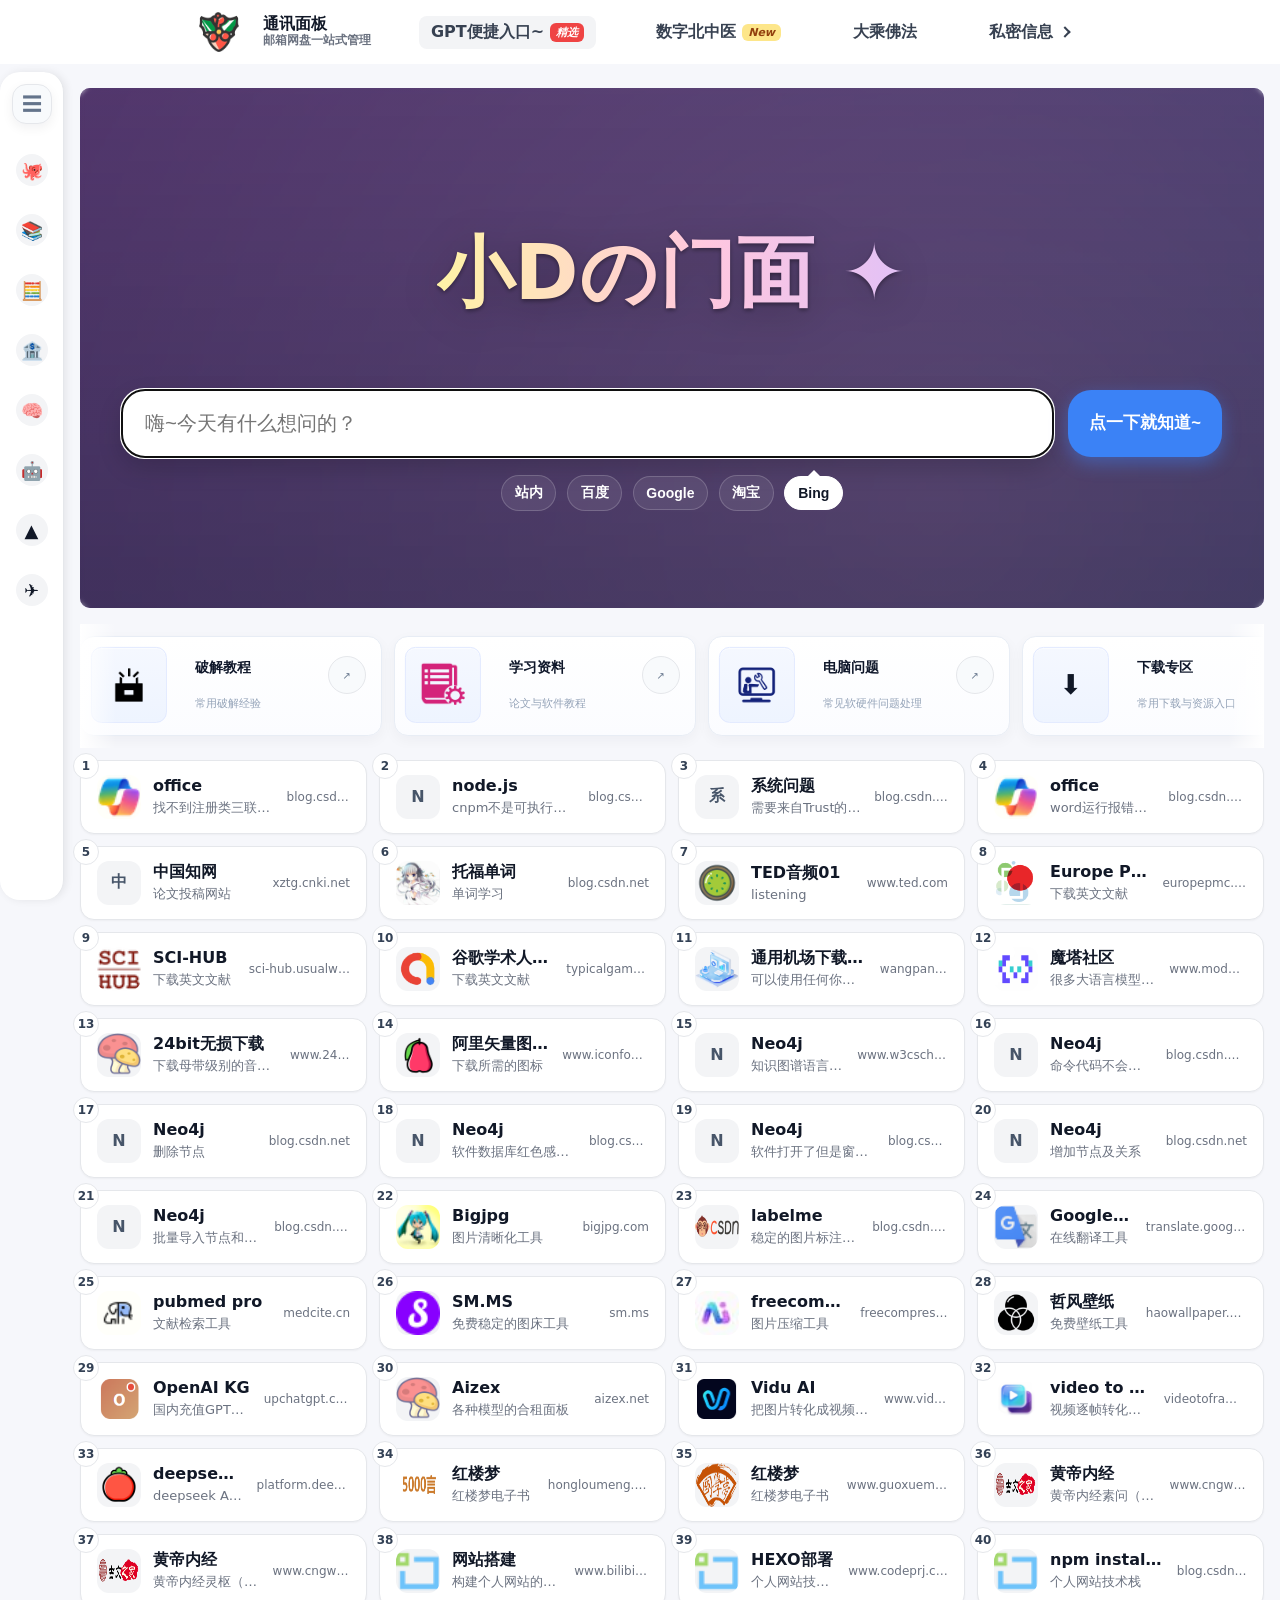
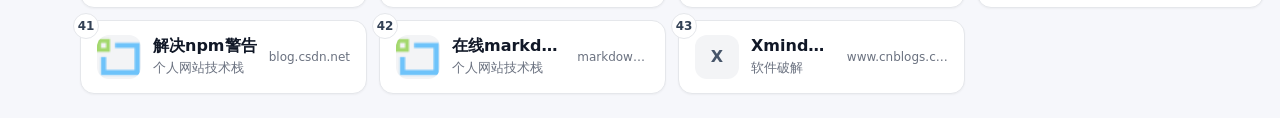
==== main/index.html @ d2ad86b2 "自动上传 周二 2026/03/24 11:55:21.56" ====
<!doctype html>
<html lang="zh-CN">
<head>
  <!-- 基础信息 -->
  <meta charset="utf-8" />
  <meta name="viewport" content="width=device-width, initial-scale=1" />
  <title>网址大全</title>

  <!-- 网站图标 -->
  <link rel="icon" href="favicon/shizi.png" />

  <!-- 样式文件：
       main.css   = 页面主体样式
       sidebar.css = 左侧侧边栏样式 -->
  <link rel="stylesheet" href="main.css" />
  <link rel="stylesheet" href="sidebar.css" />
</head>

<body>

  <!-- ======================================================
       1) 左侧侧边栏开关按钮
       点击后配合 sidebar.js 实现展开 / 收起
       ====================================================== -->
  <button class="sidebar-toggle">☰</button>


  <!-- ======================================================
       2) 左侧侧边栏
       这里放你常用的快捷入口
       ====================================================== -->
  <div class="sidebar collapsed">

    <!-- GitHub -->
    <a class="side-item" href="https://github.com" target="_blank">
      <div class="side-logo">🐙</div>
      <div class="side-label">
        <div class="side-title">GitHub</div>
        <div class="side-desc">软件源代码托管服务平台</div>
      </div>
    </a>

    <!-- 中国知网 -->
    <a class="side-item" href="https://www.cnki.net" target="_blank">
      <div class="side-logo">📚</div>
      <div class="side-label">
        <div class="side-title">中国知网</div>
        <div class="side-desc">学术文献数据库</div>
      </div>
    </a>

    <!-- 四诊计算平台 -->
    <a class="side-item" href="http://47.93.62.103:9765/healthypc/index.html/#/login" target="_blank">
      <div class="side-logo">🧮</div>
      <div class="side-label">
        <div class="side-title">四诊计算平台</div>
        <div class="side-desc">中医四诊计算平台</div>
      </div>
    </a>

    <!-- TCMBank -->
    <a class="side-item" href="https://tcmbank.cn/" target="_blank">
      <div class="side-logo">🏦</div>
      <div class="side-label">
        <div class="side-title">TCMBank</div>
        <div class="side-desc">中医知识库平台</div>
      </div>
    </a>

    <!-- DeepSeek -->
    <a class="side-item" href="https://chat.deepseek.com" target="_blank">
      <div class="side-logo">🧠</div>
      <div class="side-label">
        <div class="side-title">DeepSeek</div>
        <div class="side-desc">大模型对话平台</div>
      </div>
    </a>

    <!-- 豆包 -->
    <a class="side-item" href="https://www.doubao.com" target="_blank">
      <div class="side-logo">🤖</div>
      <div class="side-label">
        <div class="side-title">豆包</div>
        <div class="side-desc">智能 AI 助手</div>
      </div>
    </a>

    <!-- Vercel -->
    <a class="side-item" href="https://vercel.com" target="_blank">
      <div class="side-logo">▲</div>
      <div class="side-label">
        <div class="side-title">Vercel</div>
        <div class="side-desc">前端部署平台</div>
      </div>
    </a>

    <!-- 机场 -->
    <a class="side-item" href="https://xn--4gqx1hgtfdmt.com/#/dashboard" target="_blank">
      <div class="side-logo">✈️</div>
      <div class="side-label">
        <div class="side-title">机场</div>
        <div class="side-desc">代理面板</div>
      </div>
    </a>

  </div>


  <!-- ======================================================
       3) 主体内容容器
       你原来的 header / hero / 分类栏 / 卡片区 都放这里
       collapsed 类一般是配合侧边栏一起联动的
       ====================================================== -->
  <div class="main-wrapper collapsed">

    <!-- ====================================================
         3.1 顶部题头
         左边是邮箱直达，右边是几个快捷导航
         ==================================================== -->
    <header class="topic" role="banner">
      <div class="bar" id="topic-bar">

        <!-- 品牌入口 / 邮箱直达 -->
        <a class="brand" href="../add/youxianghewangpan.html" target="_blank" rel="noopener">
          <img src="favicon/ico.png" alt="" onerror="this.style.display='none'" />
          <div class="brand-text">
            <strong>通讯面板</strong>
            <small>邮箱网盘一站式管理</small>
          </div>
        </a>

        <!--
          说明：
          你这里原来把 nav 注释掉了，我保持不动，避免影响你当前样式和功能。
          所以下面这些导航链接，仍然直接放在 .bar 里面。
        -->

        <a class="nav-item active" href="https://chatgpt.com/" target="_blank">
          GPT便捷入口~
          <em class="badge badge-red">精选</em>
        </a>

        <a class="nav-item" href="https://cas.bucm.edu.cn/cas/login?service=https%3A%2F%2Fcas.bucm.edu.cn%2Fcas%2Foauth2.0%2FcallbackAuthorize%3Fsession_state%3D6B234DA998DEFC48EE5FDFB822FC7C4E" target="_blank">
          数字北中医
          <em class="badge badge-sand">New</em>
        </a>

        <a class="nav-item" href="https://rushiwowen.co/chat" target="_blank">
          大乘佛法
        </a>

        <a class="nav-item" href="./private/info.html" target="_blank">
          私密信息
          <span class="chev"></span>
        </a>

      </div>
    </header>


    <!-- ====================================================
         3.2 Hero 搜索区
         包含：动态标题、搜索框、搜索按钮、搜索引擎按钮
         ==================================================== -->
    <section class="hero">
      <div class="hero-shell">
        <h1 class="hero-title">
          <span class="title-dynamic-wrap" aria-live="polite">
            <span id="hero-rotating-text" class="hero-rotating-text">小D的门面 ✦</span>
          </span>
        </h1>
    
        <nav class="hero-tabs"></nav>
    
        <div class="search-wrap">
          <input
            id="search-input"
            class="search-input"
            placeholder="嗨~今天有什么想问的？"
          />
          <button id="search-btn" class="search-btn" aria-label="搜索">
            点一下就知道~
          </button>
        </div>
    
        <div id="engine-pills" class="engine-pills"></div>
      </div>
    </section>


    <!-- ====================================================
         3.3 横向分类栏
         会由 main.js 动态渲染分类卡片
         ==================================================== -->
    <section class="rock" aria-label="滚动栏目">

      <!-- 可滚动区域 -->
      <div class="rock-viewport" id="rock-viewport">
        <div class="rock-list" id="rock-list"></div>
      </div>

      <!-- 左右翻页按钮 -->
      <button class="rock-arrow rock-prev" aria-label="上一页">‹</button>
      <button class="rock-arrow rock-next" aria-label="下一页">›</button>
    </section>


    <!-- ====================================================
         3.4 主卡片列表区
         网站卡片会由 main.js 动态渲染到这里
         ==================================================== -->
    <main class="grid" id="grid"></main>

  </div>


  <!-- ======================================================
       4) 脚本文件
       main.js    = 主逻辑（卡片、搜索、分类、标题轮播等）
       sidebar.js = 左侧侧边栏展开 / 收起逻辑
       注意：这里保持你原来的引用顺序，不乱动
       ====================================================== -->
  <script src="main.js" defer></script>
  <script src="sidebar.js"></script>

</body>
</html>
---- main/main.css ----
/* =========================================================
   1) 全局变量：统一管理颜色 / 间距 / 尺寸
   以后想整体改风格，先改这里
   ========================================================= */
:root {
  /* 页面基础颜色 */
  --bg: #f6f7fb;               /* 页面背景色 */
  --card: #fff;                /* 白色卡片背景 */
  --text: #111827;             /* 主文字颜色 */
  --muted: #6b7280;            /* 次要文字颜色 */
  --line: #e5e7eb;             /* 边框线颜色 */
  --primary: #2563eb;          /* 主蓝色 */

  /* 分类滚动栏（rock） */
  --rock-per-view: 5;          /* 一屏默认显示几个分类卡片 */
  --rock-gap: 16px;            /* 分类卡片之间的间距 */
  --rock-item-h: 100px;        /* 分类卡片的最小高度 */
  --rock-edge-fade: #ffffff;   /* 分类滚动区两侧渐隐的颜色 */

  /* 顶部导航（topic） */
  --topic-primary: #ffffff;
  --topic-bg: #ffffff;
  --topic-text: #111827;
  --topic-muted: #6b7280;
  --topic-border: #e5e7eb;
  --topic-badge-red: #ef4444;
  --topic-badge-sand-bg: #fde68a;
  --topic-badge-sand-text: #92400e;

  /* 顶部导航的补充参数 */
  --topic-pad-x: 0;
  --topic-bar-radius: 0;
  --topic-border-x: 0;
  
  /* rock 卡片里滚动栏标题、描述和图标的独立位置控制 */
  --rock-icon-x: 13px;   /* 图标左右 */
  --rock-icon-y: 13px;   /* 图标上下 */

  --rock-title-x: 50px;   /* 标题左右 */
  --rock-title-y: -10px; /* 标题上下 */

  --rock-desc-left: 130px; /* 描述基础左边距 */
  --rock-desc-x: 20px;      /* 描述左右微调 */
  --rock-desc-y: -30px;    /* 描述上下微调 */

  --rock-enter-x: -20px;         /* 圆圈箭头左右微调 */
  --rock-enter-y: 0px;        /* 圆圈箭头上下微调 */
}

/* =========================================================
   2) 页面基础设置
   ========================================================= */
* {
  box-sizing: border-box;      /* 让宽高计算更稳定 */
}

html,
body {
  margin: 0;                   /* 去掉浏览器默认外边距 */
}

body {
  font-family: system-ui, -apple-system, Segoe UI, Roboto, Arial, sans-serif; /* 字体 */
  color: var(--text);          /* 默认文字颜色 */
  background: var(--bg);       /* 页面背景色 */
}


/* =========================================================
   3) 顶部输入条（如果页面里有 .topbar）
   这一块是通用输入区域
   ========================================================= */
.topbar {
  position: sticky;            /* 滚动时吸顶 */
  top: 0;
  display: flex;               /* 横向排列 */
  gap: 12px;                   /* 子元素间距 */
  align-items: center;         /* 垂直居中 */
  padding: 12px 16px;          /* 内边距 */
  background: rgba(255, 255, 255, 0.85); /* 半透明白底 */
  backdrop-filter: blur(8px);  /* 背景模糊 */
  border-bottom: 1px solid var(--line);  /* 底部细线 */
}

.brand {
  font-weight: 800;            /* 品牌名加粗 */
}

.input {
  flex: 1;                     /* 占满剩余空间 */
  min-width: 240px;            /* 最小宽度 */
  padding: 10px 12px;
  border: 1px solid var(--line);
  border-radius: 10px;
}


/* =========================================================
   4) 主内容网格区
   控制下面那一大片网址卡片
   ========================================================= */

/* 一行显示 6 个网址卡片 */
.grid {
  margin: 12px 0 24px;
  padding: 0 16px;
  display: grid;
  grid-template-columns: repeat(6, minmax(0, 1fr));
  gap: 12px;
  width: 100%;
  zoom: 1;
}

/* 大屏 6 列，稍小 5 列，不再突出 */

/* 小一点的电脑屏幕 */
@media (max-width: 1600px) {
  .grid {
    grid-template-columns: repeat(4, minmax(0, 1fr));
  }
}


/* 平板 */
@media (max-width: 980px) {
  .grid {
    grid-template-columns: repeat(3, minmax(0, 1fr));
  }
}

/* 手机 */
@media (max-width: 640px) {
  .grid {
    grid-template-columns: repeat(2, minmax(0, 1fr));
    gap: 10px;
  }
}


/* 单个网址卡片 */
a.card {
  position: relative;
  display: flex;               /* 图标 + 文本横向排列 */
  align-items: center;         /* 垂直居中 */
  gap: 12px;                   /* 图标和文字间距 */
  padding: 14px 16px;          /* 卡片内边距 */
  background: var(--card);     /* 白卡片 */
  border: 1px solid var(--line);
  border-radius: 14px;         /* 圆角 */
  text-decoration: none;       /* 去掉下划线 */
  color: inherit;              /* 继承文字颜色 */
  box-shadow: 0 1px 2px rgba(0, 0, 0, 0.04); /* 很轻的阴影 */

  transition:
    transform 0.12s ease,
    box-shadow 0.12s ease,
    border-color 0.12s ease;
}

/* 鼠标移上去的状态 */
a.card:hover {
  transform: translateY(-1px); /* 轻微上浮 */
  border-color: #dbeafe;       /* 边框变浅蓝 */
  box-shadow: 0 8px 24px rgba(37, 99, 235, 0.10); /* 阴影加重一点 */
}

/* 左上角的小编号圆点 */
.card .badge {
  position: absolute;
  left: -8px;
  top: -8px;
  width: 26px;
  height: 26px;
  border-radius: 999px;        /* 圆形 */
  display: flex;
  align-items: center;
  justify-content: center;
  background: #fff;
  border: 1px solid var(--line);
  font-size: 12px;
  font-weight: 700;
  color: #334155;
}

/* 卡片左边的图标外框 */
.logo {
  width: 44px;
  height: 44px;
  border-radius: 12px;
  overflow: hidden;            /* 图片超出时裁掉 */
  flex-shrink: 0;              /* 不允许被压缩 */
  background: #f3f4f6;
  display: flex;
  align-items: center;
  justify-content: center;
  font-weight: 800;
  color: #475569;
}

/* 图标图片本体 */
.logo img {
  width: 100%;
  height: 100%;
  display: block;
}

/* 没图标时的备用文字 */
.logo .fallback {
  font-size: 16px;
}

/* 中间文字区 */
.content {
  min-width: 0;                /* 允许省略号生效 */
  display: flex;
  flex-direction: column;      /* 上下排列 */
  gap: 4px;
}

/* 站点名称 */
.name {
  font-weight: 700;
  font-size: 16px;
  line-height: 1.2;
  white-space: nowrap;         /* 不换行 */
  overflow: hidden;            /* 超出隐藏 */
  text-overflow: ellipsis;     /* 超出显示 ... */
}

/* 站点说明 */
.desc {
  font-size: 13px;
  color: var(--muted);
  white-space: nowrap;
  overflow: hidden;
  text-overflow: ellipsis;
}

/* 右侧域名 */
.host {
  margin-left: auto;           /* 自动推到最右边 */
  min-width: 60px;
  max-width: 40%;
  font-size: 12px;
  color: var(--muted);
  white-space: nowrap;
  overflow: hidden;
  text-overflow: ellipsis;
  text-align: right;
}

/* 没有内容时的空状态 */
.empty {
  grid-column: 1 / -1;         /* 占满整行 */
  padding: 24px;
  text-align: center;
  color: var(--muted);
  background: #fff;
  border: 1px dashed var(--line);
  border-radius: 16px;
}


/* =========================================================
   5) 搜索 Banner / Hero 区
   就是中间大背景 + 大标题 + 搜索框
   ========================================================= */

   
/* =========================
   Hero 大区域整体设置
   出问题先看这里：
   1. 整块太高 / 太矮
   2. 背景颜色、圆角、内边距不对
   3. 内容没有整体居中
   ========================= */
.hero {
  --hero-w: min(calc(100vw - 32px), 1680px);
  --hero-content-w: min(100%, 1180px);

  --hero-title-size: clamp(36px, 6vw, 90px); /* 标题字号：屏幕越大字越大，但不会无限变大 */
  --hero-title-lh: 1.12;                      /* 标题行高：数值越大，标题上下两行离得越开 */

  position: relative; /* 给伪元素和内部定位提供参考 */
  margin: 16px;       /* 整个 Hero 跟页面边缘的距离 */
  min-height: clamp(360px, 42vw, 520px); /* Hero 最小高度，跟屏幕宽度联动 */
  padding: clamp(26px, 3vw, 46px) 12px;   /* 内边距：上下大一点，左右小一点 */
  border-radius: 10px; /* 四角圆角 */
  overflow: hidden;    /* 超出的内容裁掉，避免背景或内容溢出 */
  color: #fff;         /* 默认文字颜色白色 */

  display: grid;
  place-items: center; /* 让里面主要内容整体居中 */

  /* 背景：前面几层是光晕，最后一层是主渐变底色 */
  background:
    radial-gradient(circle at 18% 20%, rgba(255, 170, 210, 0.22), transparent 26%),
    radial-gradient(circle at 82% 22%, rgba(126, 220, 255, 0.18), transparent 28%),
    radial-gradient(circle at 50% 82%, rgba(186, 160, 255, 0.18), transparent 30%),
    linear-gradient(135deg, #5b3b79 0%, #334a7d 45%, #1d3b53 100%);
  background-size: 400% 400%;
  animation: gradientMove 14s ease infinite; /* 背景慢慢流动 */
}


/* =========================
   Hero 上面那层“半透明蒙版”
   出问题先看这里：
   1. 背景太亮 / 太花
   2. 想让背景更柔和
   ========================= */
.hero::before {
  content: "";
  position: absolute;
  inset: 0; /* 等于 top/right/bottom/left 都是 0，铺满整个 hero */
  background: linear-gradient(
    180deg,
    rgba(10, 14, 28, 0.16),
    rgba(10, 14, 28, 0.34)
  );
  backdrop-filter: blur(2px); /* 背景轻微模糊，更柔和 */
  z-index: 0; /* 放在内容下面 */
}


/* =========================
   Hero 里面所有元素都放到蒙版上面
   不然内容可能被遮住
   ========================= */
.hero * {
  position: relative;
  z-index: 1;
}


/* =========================
   Hero 内容外壳
   出问题先看这里：
   1. 标题、搜索框、按钮整体没居中
   2. 内容排版方向不对
   ========================= */
.hero-shell {
  width: var(--hero-content-w); /* 内容最大宽度 */
  margin: 0 auto;

  display: flex;
  flex-direction: column; /* 里面元素上下排 */
  justify-content: center;
  align-items: center;    /* 横向居中 */

  text-align: center; /* 文字默认居中 */
}


/* =========================
   标题外层
   出问题先看这里：
   1. 标题和搜索框距离不对
   2. 标题区域宽度不对
   ========================= */
.hero-title {
  width: 100%;
  margin: 0 0 clamp(12px, 2.6vw, 28px); /* 标题和搜索框的距离 */
  text-align: center;
}


/* =========================
   动态标题的包裹层
   出问题先看这里：
   1. 标题切换时，搜索框上下跳
   2. 标题两行时高度不稳定
   ========================= */
.title-dynamic-wrap {
  display: flex;
  justify-content: center;
  align-items: center;
  width: 100%;

  /* 永远按“两行标题”预留高度，标题切换时下面搜索框就不会跳 */
  min-height: calc(var(--hero-title-size) * var(--hero-title-lh) * 2 + 0.2em);

  padding: 0.06em 0.03em 0.14em; /* 给标题一点呼吸空间 */
  overflow: visible; /* 阴影或动画超出时也能显示出来 */
}


/* =========================
   真正会显示的动态标题文字
   出问题先看这里：
   1. 标题字太大 / 太小
   2. 标题换行奇怪
   3. 标题颜色、渐变、阴影不对
   4. 标题显示两行还是一行
   ========================= */
.hero-rotating-text {
  display: -webkit-box; /* 配合下面的 line-clamp 做最多显示两行 */
  max-width: 36em;      /* 标题最大宽度，太宽会更难看 */
  margin: 0 auto;

  white-space: normal;  /* 允许正常换行 */
  overflow: hidden;     /* 多出来的内容裁掉 */
  text-align: center;

  text-wrap: pretty;      /* 换行尽量自然一点 */
  overflow-wrap: normal;  /* 不要乱拆字 */
  word-break: normal;     /* 正常断行 */

  -webkit-box-orient: vertical;
  -webkit-line-clamp: 2;  /* 最多两行 */

  font-size: var(--hero-title-size); /* 标题大小统一走变量，方便全局调 */
  font-weight: 900;                /* 很粗的标题字重 */
  line-height: var(--hero-title-lh); /* 标题上下行距离 */
  letter-spacing: 0.01em;            /* 字和字稍微拉开一点 */

  /* 标题渐变色 */
  background: linear-gradient(
    90deg,
    #fff3a6 0%,
    #ffc7df 24%,
    #d7bfff 48%,
    #a8e9ff 72%,
    #ffffff 100%
  );
  background-size: 240% auto;
  -webkit-background-clip: text;
  background-clip: text;
  color: transparent; /* 文字本身透明，只显示背景渐变 */
  text-shadow: none;

  /* 发光 / 阴影效果 */
  filter:
    drop-shadow(0 2px 2px rgba(0, 0, 0, 0.38))
    drop-shadow(0 8px 20px rgba(0, 0, 0, 0.22));

  animation: heroTextShine 6s linear infinite; /* 标题渐变流动 */
  transition:
    opacity 0.35s ease,
    transform 0.35s ease,
    filter 0.35s ease; /* 标题切换时过渡更顺 */
}


/* =========================
   标题切换中的状态
   出问题先看这里：
   1. 标题轮播切换没动画
   2. 切换时太突兀
   ========================= */
.hero-rotating-text.is-changing {
  opacity: 0; /* 切换时先淡出 */
  transform: translateY(0.16em) scale(0.98); /* 微微下移并缩小一点 */
  filter:
    blur(6px)
    drop-shadow(0 6px 18px rgba(0, 0, 0, 0.20));
}


/* =========================
   搜索框 + 按钮这一整行
   出问题先看这里：
   1. 输入框和按钮没对齐
   2. 按钮太宽 / 太窄
   3. 两个元素之间距离不对
   ========================= */
.search-wrap {
  width: min(100%, 1100px);
  margin: 0 auto clamp(14px, 1.4vw, 24px);

  display: grid;
  grid-template-columns: minmax(0, 1fr) clamp(150px, 12vw, 178px);
  /* 前面输入框自适应占满，后面按钮固定在一个合理范围 */
  gap: clamp(12px, 1.2vw, 18px); /* 输入框和按钮之间的距离 */
  align-items: center;
  justify-content: center;
}


/* =========================
   输入框本体
   出问题先看这里：
   1. 输入框太高 / 太矮
   2. 字太大 / 太小
   3. 圆角、阴影、背景不对
   ========================= */
.search-input {
  width: 100%;
  min-width: 0; /* 避免在 grid/flex 布局里撑破 */
  height: clamp(58px, 5.2vw, 74px);
  padding: 0 clamp(18px, 1.8vw, 28px); /* 左右留白 */
  box-sizing: border-box;
  border: none;
  border-radius: clamp(18px, 1.8vw, 28px);
  font-size: clamp(18px, 1.6vw, 26px);
  color: #111;
  background: #fff;
  box-shadow:
    0 10px 24px rgba(0, 0, 0, 0.18),
    inset 0 0 0 1px rgba(229, 231, 235, 1);
}


/* =========================
   搜索按钮
   出问题先看这里：
   1. 按钮大小不对
   2. 文字不居中
   3. 按钮颜色 / 阴影不对
   ========================= */
.search-btn {
  width: 100%;
  height: clamp(58px, 5.2vw, 74px);
  padding: 0 1em;
  border: none;
  border-radius: clamp(18px, 1.8vw, 28px);
  display: flex;
  align-items: center;
  justify-content: center;
  white-space: nowrap; /* 按钮文字不要换行 */
  cursor: pointer;
  font-size: clamp(16px, 1.3vw, 22px);
  font-weight: 800;
  color: #fff;
  background: #3b82f6;
  box-shadow: 0 6px 18px rgba(59, 130, 246, 0.45);
}


/* =========================
   搜索引擎小标签那一排
   出问题先看这里：
   1. 标签没居中
   2. 标签换行很乱
   3. 标签之间距离不对
   ========================= */
.engine-pills {
  width: 100%;
  display: flex;
  justify-content: center;
  align-items: center;
  flex-wrap: wrap; /* 宽度不够时允许换行 */
  gap: clamp(8px, 0.8vw, 14px);
}


/* =========================
   单个搜索引擎标签
   出问题先看这里：
   1. 标签大小不对
   2. 圆角、边框、背景不对
   ========================= */
.engine-pill {
  position: relative;
  padding:
    clamp(8px, 0.55vw, 10px)
    clamp(12px, 1vw, 18px);
  border: 1px solid rgba(255, 255, 255, 0.18);
  border-radius: 999px; /* 胶囊形状 */
  color: #fff;
  background: rgba(255, 255, 255, 0.08);
  cursor: pointer;
  font-weight: 700;
  font-size: clamp(14px, 0.95vw, 18px);
}


/* =========================
   当前选中的引擎标签
   出问题先看这里：
   1. 选中态没变化
   2. 颜色不明显
   ========================= */
.engine-pill.active {
  background: #fff;
  color: #111827;
  border-color: #fff;
}


/* =========================
   选中标签上方那个小三角
   出问题先看这里：
   1. 小三角不显示
   2. 小三角位置不对
   ========================= */
.engine-pill.active::before {
  content: "";
  position: absolute;
  top: -0.5em;
  left: 50%;
  transform: translateX(-50%);
  border-left: 0.5em solid transparent;
  border-right: 0.5em solid transparent;
  border-bottom: 0.5em solid #fff;
}


/* =========================
   平板尺寸以下
   大概是中等屏幕时的调整
   出问题先看这里：
   1. 平板上标题太大
   2. 搜索框比例不合适
   ========================= */
@media (max-width: 980px) {
  .hero {
    min-height: clamp(360px, 54vw, 500px);
  }

  .hero-title {
    margin-bottom: clamp(22px, 3vw, 34px);
  }

  .title-dynamic-wrap {
    min-height: clamp(84px, 14vw, 170px);
  }

  .hero {
    --hero-title-size: clamp(36px, 6.8vw, 82px); /* 平板时标题稍微收一点 */
  }

  .search-wrap {
    width: min(100%, 940px);
    grid-template-columns: minmax(0, 1fr) clamp(140px, 18vw, 170px);
  }
}


/* =========================
   手机尺寸
   出问题先看这里：
   1. 手机上按钮挤到输入框旁边很丑
   2. 手机上标题太大
   3. 手机上整体太高 / 太挤
   ========================= */
@media (max-width: 760px) {
  .hero {
    min-height: auto;   /* 手机上不强行撑高 */
    padding: 24px 14px;
  }

  .hero-shell {
    width: min(100%, 680px);
  }

  .hero-title {
    margin-bottom: 22px;
  }

  .title-dynamic-wrap {
    min-height: auto; /* 手机上不强行预留太大高度 */
  }

  .hero {
    --hero-title-size: clamp(30px, 9vw, 52px); /* 手机上标题更小一点 */
  }

  .search-wrap {
    width: 100%;
    grid-template-columns: 1fr; /* 手机上输入框和按钮改成上下排 */
    gap: 12px;
  }

  .search-input,
  .search-btn {
    height: 56px;
  }

  .search-btn {
    width: min(100%, 220px);
    justify-self: center; /* 按钮单独居中 */
  }
}

/* =========================================================
   6) 分类滚动栏（rock）
   就是 Hero 下面那一排横向滚动分类卡片
   ========================================================= */


/* 分类区最外层 */
.rock {
  position: relative;
  margin: 12px 0 4px !important; /* 紧贴上面区域 */
  padding: 0 16px;
  box-sizing: border-box;
}

/* 横向滚动可视区域 */
.rock-viewport {
  position: relative;
  overflow-x: auto;            /* 允许横向滚动 */
  overflow-y: hidden;
  padding: 12px 0;
  scroll-snap-type: x mandatory; /* 滚动时自动吸附到卡片 */
  scrollbar-gutter: stable both-edges;

  -ms-overflow-style: none;
  scrollbar-width: none;
}

/* Chrome 滚动条 */
.rock-viewport::-webkit-scrollbar {
  height: 8px;
}

/* Chrome 滚动条滑块 */
.rock-viewport::-webkit-scrollbar-thumb {
  background: rgba(0, 0, 0, 0.2);
  border-radius: 4px;
}

/* 横向排列的分类列表 */
.rock-list {
  display: grid;
  grid-auto-flow: column;      /* 自动横向排 */
  gap: var(--rock-gap);
  grid-auto-columns: calc(
    (100% - (var(--rock-gap) * (var(--rock-per-view) - 1))) / var(--rock-per-view)
  );                           /* 自动算出每张卡宽度 */
}

/* 单个分类卡片 */
.rock-item {
  position: relative;
  width: 100%;
  min-width: 0;
  min-height: var(--rock-item-h);
  height: auto;
  padding: 0px 0px 0px;             /* 单个分类卡片的具体大小 */
  box-sizing: border-box;

  display: flex;
  flex-direction: column;      /* 卡片内部上下排列 */
  justify-content: center;
  gap: 8px;

  scroll-snap-align: start;    /* 滚动时对齐起点 */
  text-decoration: none;
  color: inherit;

  background: linear-gradient(180deg, #ffffff 0%, #fbfcff 100%);
  border: 1px solid #e8edf5;
  border-radius: 18px;
  box-shadow: 0 6px 18px rgba(15, 23, 42, 0.04);

  transition:
    transform 0.18s ease,
    box-shadow 0.18s ease,
    border-color 0.18s ease,
    background 0.18s ease;
}

/* 分类卡片悬停 */
.rock-item:hover {
  transform: translateY(-4px);
  border-color: rgba(37, 99, 235, 0.26);
  box-shadow: 0 14px 28px rgba(37, 99, 235, 0.12);
  background: #ffffff;
}

/* 当前选中的分类卡片 */
.rock-item.active {
  transform: translateY(-2px);
  border-color: rgba(37, 99, 235, 0.32);
  background: linear-gradient(180deg, #ffffff 0%, #f8fbff 100%);
  box-shadow: 0 12px 26px rgba(37, 99, 235, 0.12);
}

/* 分类卡片头部：左边图标+标题，右边箭头 */
.rock-head {
  display: flex;
  align-items: center;
  justify-content: space-between;
  gap: 12px;
}

/* 左边主内容：图标 + 标题 */
.rock-head-main {
  min-width: 0;
  display: flex;
  align-items: center;
  gap: var(--rock-head-gap);                /* 图标和标题之间的距离 */
}

/* 左边分类图标 */
.rock-icon {
  width: 100px;
  height: 100px;
  border-radius: 14px;
  display: flex;
  align-items: center;
  justify-content: center;
  font-size: 36px;               /* 框里的图标变大 ，滚动框图标变大*/
  line-height: 1;
  flex-shrink: 0;              /* 不允许被压小 */
  background: linear-gradient(180deg, #f5f8ff 0%, #eef4ff 100%);
  border: 1px solid #e1e9ff;
  box-shadow: inset 0 1px 0 rgba(255, 255, 255, 0.75);
  transform: translate(var(--rock-icon-x), var(--rock-icon-y));   /* 图标位置往右和往下移动，（右，下）移动的距离 */
}

.rock-icon-img {
  width: 58px;
  height: 58px;
  object-fit: contain;
  display: block;
}

/* 右上角进入箭头，圆圈箭头 */
.rock-enter {
  width: 50px;
  height: 50px;
  border-radius: 999px;
  display: flex;
  align-items: center;
  justify-content: center;

  font-size: 13px;
  color: #64748b;
  background: #f8fafc;
  border: 1px solid #e5e7eb;

  position: relative;
  left: var(--rock-enter-x);
  top: var(--rock-enter-y);

  transition:
    transform 0.18s ease,
    color 0.18s ease,
    border-color 0.18s ease,
    background 0.18s ease;
}

/* 箭头悬停和选中状态 */
.rock-item:hover .rock-enter,
.rock-item.active .rock-enter {
  transform: translate(1px, -1px);
  color: #2563eb;
  border-color: rgba(37, 99, 235, 0.22);
  background: #eff6ff;
}

/* 分类标题 */
.rock-title {
  font-size: 18px;
  font-weight: 800;
  line-height: 1.2;
  color: #0f172a;
  white-space: nowrap;
  overflow: hidden;
  text-overflow: ellipsis;
  transform: translate(var(--rock-title-x), var(--rock-title-y));      /* 调整分类标题的上下位置的 */
}

/* 分类说明文字，分类描述部分
   60 = 图标 44 + 间距 16
   这样下面的小字会和标题左边对齐 */
.rock-desc {
  margin-left: var(--rock-desc-left);
  margin-top: 0;
  font-size: 14px;               /*分类描述的字体大小，字号调整*/
  line-height: 1.45;
  color: #94a3b8;
  white-space: nowrap;
  overflow: hidden;
  text-overflow: ellipsis;
  transform: translate(var(--rock-desc-x), var(--rock-desc-y));
}

/* 分类标题 hover / active 状态 */
.rock-item:hover .rock-title,
.rock-item.active .rock-title {
  color: #111827;
}

/* 分类说明 hover / active 状态 */
.rock-item:hover .rock-desc,
.rock-item.active .rock-desc {
  color: #64748b;
}

/* 暂时隐藏小气泡 */
.rock-item .rock-bubble {
  display: none !important;
}

/* 左右滚动箭头按钮 */
.rock-arrow {
  position: absolute;
  top: 50%;
  transform: translateY(-50%);
  z-index: 2;

  width: 36px;
  height: 36px;
  border: 1px solid var(--line);
  border-radius: 10px;
  background: #fff;
  color: #334155;
  box-shadow: 0 8px 24px rgba(0, 0, 0, 0.12);
  cursor: pointer;

  opacity: 0;                  /* 默认隐藏 */
  pointer-events: none;        /* 默认不能点 */
  transition: opacity 0.25s ease;
}

/* 鼠标移到整个分类区时，箭头才显示 */
.rock:hover .rock-arrow {
  opacity: 1;
  pointer-events: auto;
}

/* 左箭头位置 */
.rock-prev {
  left: 16px;
}

/* 右箭头位置 */
.rock-next {
  right: 16px;
}

/* 两侧渐隐遮罩 */
.rock::before,
.rock::after {
  content: "";
  position: absolute;
  top: 0;
  bottom: 0;
  width: 36px;
  pointer-events: none;
  z-index: 10;
}

/* 左侧渐隐 */
.rock::before {
  left: 16px;
  background: linear-gradient(90deg, var(--rock-edge-fade), transparent);
}

/* 右侧渐隐 */
.rock::after {
  right: 16px;
  background: linear-gradient(270deg, var(--rock-edge-fade), transparent);
}


/* =========================================================
   7) 顶部导航栏（topic）
   就是最上面 logo + 导航菜单 那一条
   ========================================================= */
.topic {
  position: sticky;   /* 顶部栏吸附在页面上方，滚动时不跑掉 */
  top: 0;             /* 吸附到最顶端 */
  z-index: 50;        /* 层级高一点，避免被别的内容盖住 */
  padding: 0;         /* 外围内边距为 0 */
  margin-bottom: 0;   /* 底部外边距为 0 */
}

/* 顶部整条导航栏 */
.topic .bar {
  position: relative;
  display: flex;              /* 用横向排列 */
  justify-content: center;    /* 整体内容水平居中 */
  align-items: center;        /* 垂直居中 */
  gap: 48px;                  /* bar 里面各大块之间的基础间距，也就是调顶部的这些子的间距用这个 */

  height: 64px;               /* 顶部栏高度 */
  padding: 0 20px;            /* 左右留一点空白 */

  background: var(--topic-bg);/* 背景色 */
  border: 0;                  /* 无边框 */
  border-radius: var(--topic-bar-radius); /* 圆角 */
  box-shadow: none;           /* 不要阴影 */
}

/* 左边品牌区，比如 logo + 文字这个就是那个带左边logo的 */
.topic .brand {
  display: flex;              /* 横向排列 */
  align-items: center;        /* 垂直居中 */
  gap: 12px;                  /* logo 和文字之间的距离 */
  color: inherit;             /* 继承文字颜色 */
  text-decoration: none;      /* 去掉下划线 */
}
.topic .brand img {
  width: 40px;                /* logo 宽度 */
  height: 40px;               /* logo 高度 */
  display: block;
  border-radius: 10px;        /* 圆角 */
  margin-right: 12px;         /* logo 和右边文字拉开一点，这是顶部栏的logo和右边文字的距离 */
}

/* 品牌主文字 */
.topic .brand-text strong {
  display: block;
  line-height: 1;
  color: var(--topic-text);
}

/* 品牌副文字 */
.topic .brand-text small {
  display: block;
  font-size: 12px;
  color: var(--topic-muted);
}


/* 顶部提示条（如果 data-note 有值才显示） */
.topic .nav::after {
  content: attr(data-note);
  position: absolute;
  top: -18px;
  left: 50%;
  transform: translateX(-50%);
  padding: 2px 6px;
  border-radius: 6px;
  font-size: 12px;
  font-weight: 700;
  color: #fff;
  background: var(--topic-primary);
}

/* 顶部每一个导航按钮 */
.topic .nav-item {
  display: inline-flex;       /* 按钮里的文字和小图标横向排列 */
  align-items: center;        /* 垂直居中 */
  gap: 6px;                   /* 按钮内部：文字和小箭头之间的距离 */
  padding: 6px 12px;          /* 按钮内部留白 */
  border-radius: 8px;         /* 圆角 */
  color: #374151;
  text-decoration: none;      /* 去掉链接下划线 */
  font-weight: 700;
  background: transparent;    /* 默认透明背景 */
}

/* 当前选中的导航项 */
.topic .nav-item.active {
  background: #f3f4f6;
}

/* 导航项右侧小箭头 */
.topic .nav-item .chev {
  width: 8px;
  height: 8px;
  margin-left: 2px;
  display: inline-block;
  transform: rotate(-45deg);
  border-right: 2px solid currentColor;
  border-bottom: 2px solid currentColor;
}

/* 顶部小标签 */
.topic .badge {
  padding: 2px 6px;
  border-radius: 6px;
  font-size: 11px;
  font-weight: 800;
}

/* 红色标签 */
.topic .badge-red {
  background: var(--topic-badge-red);
  color: #fff;
}

/* 黄色标签 */
.topic .badge-sand {
  background: var(--topic-badge-sand-bg);
  color: var(--topic-badge-sand-text);
}


/* ===== 分类滚动框：固定样式，只整体缩放 ===== */

.rock-list {
  zoom: 1;
  width: 100%;
}

/* 1600 以下，稍微缩一点 */
@media (max-width: 1600px) {
  .rock-list {
    zoom: 0.92;
    width: calc(100% / 0.92);
  }
}

/* 1440 以下，再缩一点 */
@media (max-width: 1440px) {
  .rock-list {
    zoom: 0.84;
    width: calc(100% / 0.84);
  }
}

/* 1280 以下，继续缩 */
@media (max-width: 1280px) {
  .rock-list {
    zoom: 0.76;
    width: calc(100% / 0.76);
  }
}

/* 更小的屏幕 */
@media (max-width: 1120px) {
  .rock-list {
    zoom: 0.68;
    width: calc(100% / 0.68);
  }
}
---- main/sidebar.css ----
/* =========================
   漂亮侧边栏（展开 + 折叠）
   ========================= */

/* 整个侧边栏容器 */
.sidebar {
    position: fixed;

    top: 72px;        /* ⭐ 从导航栏下方开始，不盖住顶部 */
    height: calc(100vh - 72px);   /* ⭐ 高度减去导航栏的高度 */

    left: 0;
    width: 240px;
    background: #ffffff;
    border-right: 1px solid #e5e7eb;
    box-shadow: 2px 0 8px rgba(0,0,0,0.08);

    padding: 20px 12px;
    padding-top: 72px; /* ⭐ 不需要 80px 了，恢复正常间距 */

    transition: width 0.25s ease;
    overflow: hidden;
    z-index: 200;
    border-radius: 20px;   /* ⭐ 加上这一行即可 */
}

  
  /* 收起：变成细细一条，只放图标 */
  .sidebar.collapsed {
    width: 64px;
  }
  
  /* 每一项按钮 */
/* 每一行侧边栏按钮（大卡片样式） */
.side-item {
  display:flex;
  align-items:center;
  gap:12px;
  width:100%;
  padding:10px 12px;
  margin-bottom:8px;

  border-radius:14px;
  background:#ffffff;
  text-decoration:none;
  color:#111827;
  cursor:pointer;

  transition:background .2s ease, transform .1s ease, box-shadow .2s ease;
}

/* 左侧圆形图标（可以是 emoji，也可以以后换成 img） */
.side-logo{
  width:32px;
  height:32px;
  border-radius:50%;
  background:#f3f4f6;
  display:flex;
  align-items:center;
  justify-content:center;
  font-size:18px;
}

/* 右侧文字区域 */
.side-label{
  display:flex;
  flex-direction:column;
}

/* 标题 */
.side-title{
  font-size:15px;
  font-weight:600;
}

/* 描述 */
.side-desc{
  font-size:12px;
  color:#6b7280;
}

/* 悬停效果 */
.side-item:hover{
  background:#eef2ff;
  transform:translateX(2px);
  box-shadow:0 8px 18px rgba(79,70,229,.18);
}

/* 侧边栏折叠时：只显示图标，隐藏文字 */
.sidebar.collapsed .side-label{
  display:none;
}
.sidebar.collapsed .side-item{
  justify-content:center;
  padding-inline:0;
}

  
  /* =========================
     折叠/展开蓝色按钮
     ========================= */
      .sidebar-toggle {
        position: fixed;
        top: 84px;
        left: 12px;
      
        width: 40px;
        height: 40px;
        border-radius: 14px;
      
        background: #f8fafc;
        color: #64748b;
        border: 1px solid #e5e7eb;
        cursor: pointer;
        font-size: 20px;
      
        display: flex;
        align-items: center;
        justify-content: center;
      
        box-shadow: 0 4px 12px rgba(15, 23, 42, 0.06);
        z-index: 600;
      
        transition:
          transform 0.15s ease,
          box-shadow 0.2s ease,
          background 0.2s ease,
          color 0.2s ease,
          border-color 0.2s ease;
      }
      
      .sidebar-toggle:hover {
        background: #ffffff;
        color: #2563eb;
        border-color: #dbeafe;
        box-shadow: 0 8px 18px rgba(37, 99, 235, 0.10);
        transform: translateY(-1px);
      }
      
      .sidebar-toggle:active {
        transform: scale(0.96);
      }
      
      .sidebar-toggle:hover {
        background: #f8fbff;
        border-color: #bfdbfe;
        box-shadow: 0 10px 24px rgba(37, 99, 235, 0.14);
        transform: translateY(-1px);
      }
      
      .sidebar-toggle:active {
        transform: scale(0.96);
      }
      
      .sidebar-toggle:active {
        transform: scale(.95);
      }
      
  
  
  /* =========================
     主内容整体右移
     ========================= */
  
  .main-wrapper {
    margin-left: 240px;
    transition: margin-left 0.25s ease;
  }
  
  .main-wrapper.collapsed {
    margin-left: 64px;
  }
  

  /* === 让题头横向铺满整个屏幕 === */
.topic {
    position: fixed;     /* 固定在页面顶部 */
    top: 0;
    left: 0;
    right: 0;
    z-index: 500;        /* 比侧边栏还高一点 */
  
    margin: 0;
    padding: 0;
  }
  
  /* 题头里的白色条也铺满宽度 */
  .topic .bar {
    width: 100%;
    max-width: 100%;
    border-radius: 0;    /* 上下直角，看起来像一整条顶栏 */
  }
  
  .main-wrapper {
    margin-left: 240px;     /* 你原来的 */
    padding-top: 72px;      /* ⭐ 新增：给顶部导航留位置 */
    transition: margin-left 0.25s ease;
  }
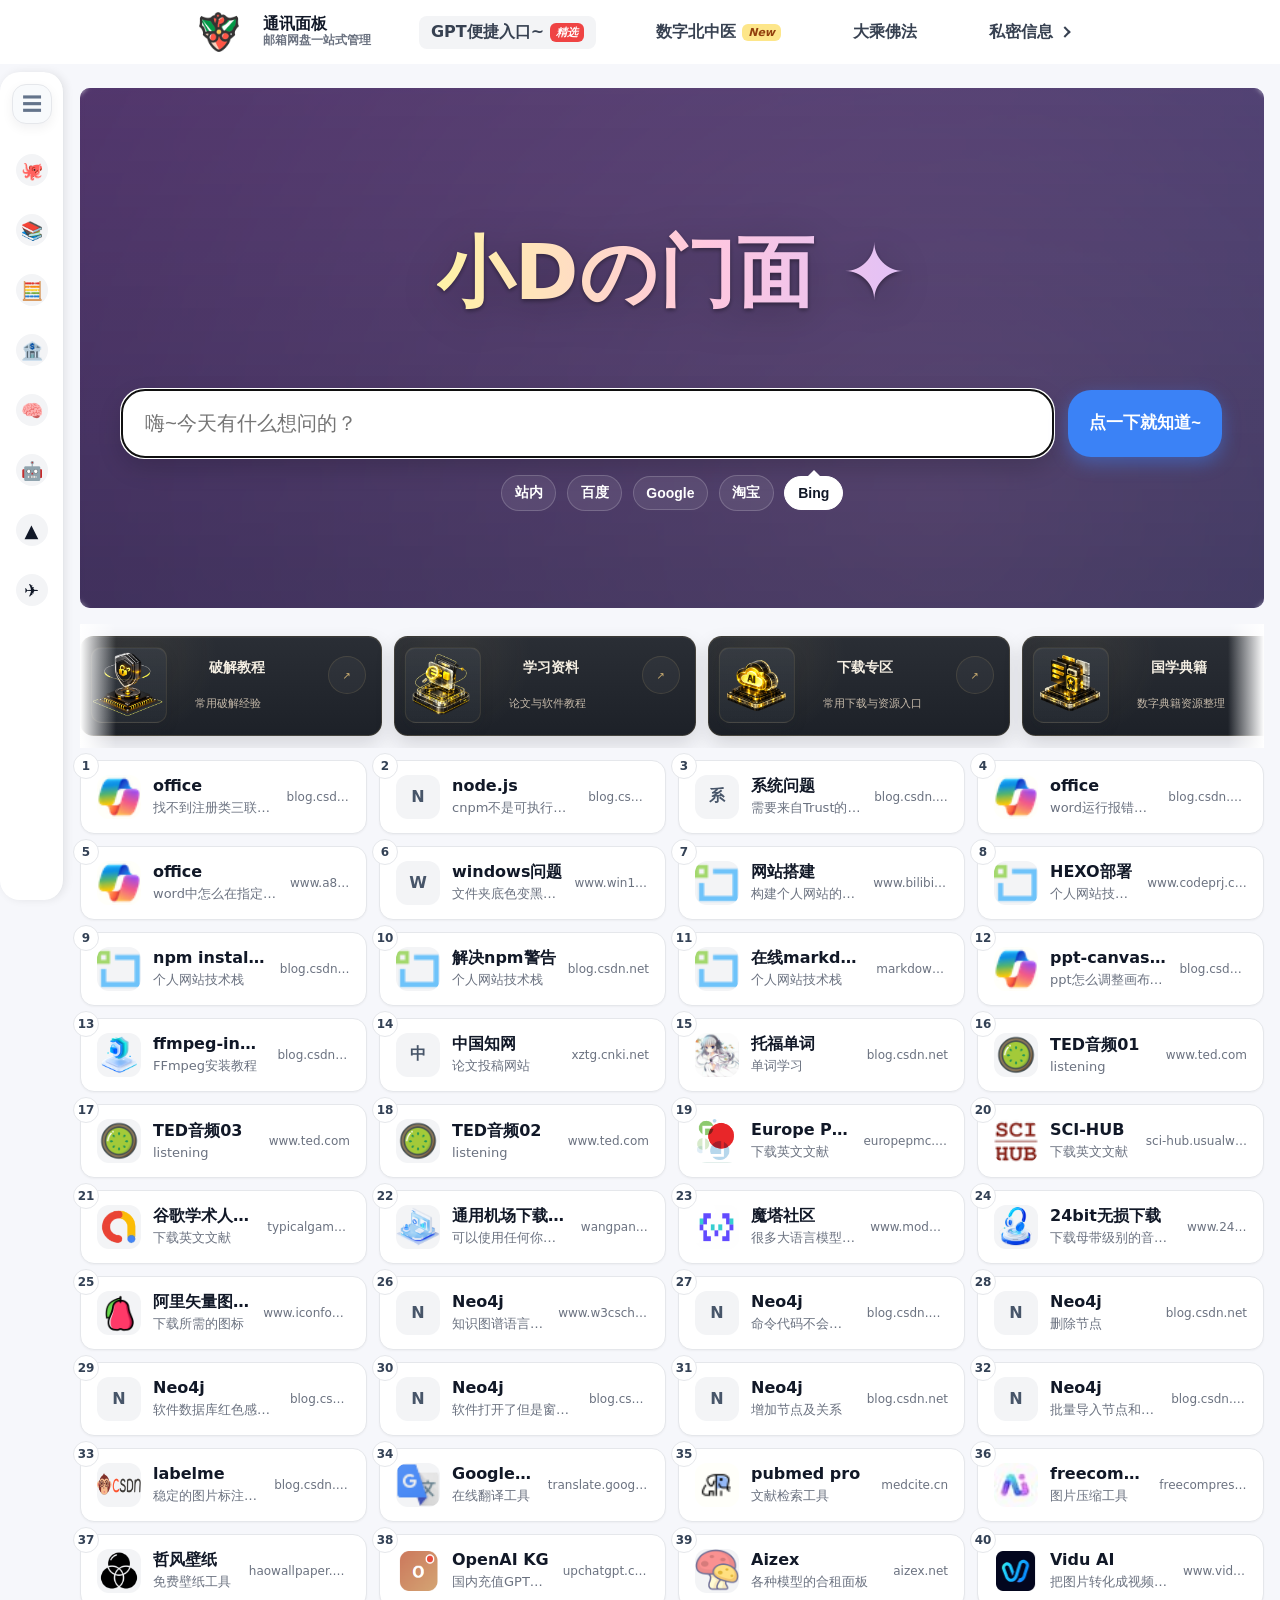
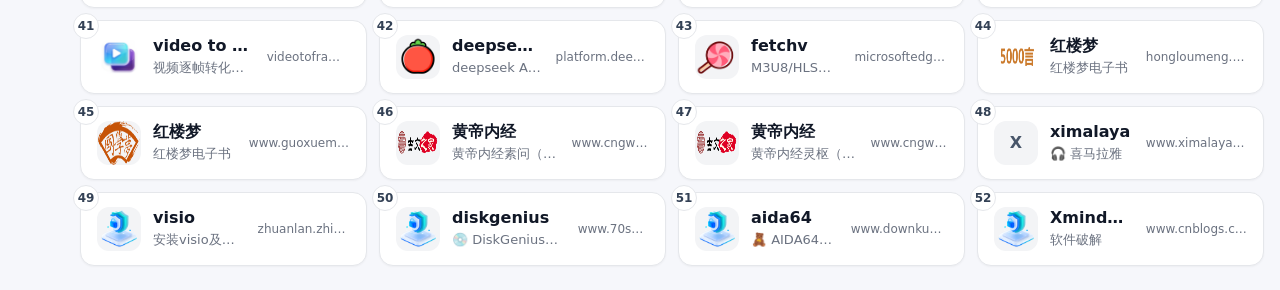
==== commit b467893d: "自动上传 周日 2026/03/29 19:12:50.87" ====
--- a/main/index.html
+++ b/main/index.html
@@ -149,7 +149,7 @@
           大乘佛法
         </a>
 
-        <a class="nav-item" href="./private/info.html" target="_blank">
+        <a class="nav-item" href="../private/info.html" target="_blank">
           私密信息
           <span class="chev"></span>
         </a>
--- a/main/main.css
+++ b/main/main.css
@@ -45,6 +45,23 @@
 
   --rock-enter-x: -20px;         /* 圆圈箭头左右微调 */
   --rock-enter-y: 0px;        /* 圆圈箭头上下微调 */
+
+  /* ===== 烟灰琥珀主题变量（更接近你第二张图） ===== */
+  --rock-head-gap: 18px;
+  --rock-panel: #2a2e35;
+  --rock-panel-2: #1d2128;
+  --rock-panel-soft: #323840;
+  
+  --rock-gold: #d5b56f;
+  --rock-gold-soft: rgba(213, 181, 111, 0.10);
+  --rock-gold-line: rgba(213, 181, 111, 0.18);
+  
+  --rock-title-color: #f5efe3;
+  --rock-desc-color: #c6baaa;
+  --rock-enter-color: #d1b273;
+  
+  --rock-shadow: 0 12px 26px rgba(18, 22, 30, 0.14);
+  
 }
 
 /* =========================================================
@@ -728,22 +745,26 @@
   min-width: 0;
   min-height: var(--rock-item-h);
   height: auto;
-  padding: 0px 0px 0px;             /* 单个分类卡片的具体大小 */
+  padding: 0;
   box-sizing: border-box;
 
   display: flex;
-  flex-direction: column;      /* 卡片内部上下排列 */
+  flex-direction: column;
   justify-content: center;
   gap: 8px;
 
-  scroll-snap-align: start;    /* 滚动时对齐起点 */
+  scroll-snap-align: start;
   text-decoration: none;
   color: inherit;
 
-  background: linear-gradient(180deg, #ffffff 0%, #fbfcff 100%);
-  border: 1px solid #e8edf5;
+  background:
+    radial-gradient(circle at 18% 20%, rgba(213, 181, 111, 0.08), transparent 32%),
+    linear-gradient(180deg, var(--rock-panel) 0%, var(--rock-panel-2) 100%);
+  border: 1px solid rgba(213, 181, 111, 0.16);
   border-radius: 18px;
-  box-shadow: 0 6px 18px rgba(15, 23, 42, 0.04);
+  box-shadow:
+    0 12px 26px rgba(18, 22, 30, 0.14),
+    inset 0 1px 0 rgba(255, 255, 255, 0.05);
 
   transition:
     transform 0.18s ease,
@@ -755,17 +776,24 @@
 /* 分类卡片悬停 */
 .rock-item:hover {
   transform: translateY(-4px);
-  border-color: rgba(37, 99, 235, 0.26);
-  box-shadow: 0 14px 28px rgba(37, 99, 235, 0.12);
-  background: #ffffff;
-}
-
-/* 当前选中的分类卡片 */
+  border-color: rgba(213, 181, 111, 0.24);
+  box-shadow:
+    0 16px 30px rgba(18, 22, 30, 0.16),
+    inset 0 1px 0 rgba(255, 255, 255, 0.06);
+  background:
+    radial-gradient(circle at 18% 20%, rgba(213, 181, 111, 0.10), transparent 34%),
+    linear-gradient(180deg, var(--rock-panel-soft) 0%, #232830 100%);
+}
+
 .rock-item.active {
   transform: translateY(-2px);
-  border-color: rgba(37, 99, 235, 0.32);
-  background: linear-gradient(180deg, #ffffff 0%, #f8fbff 100%);
-  box-shadow: 0 12px 26px rgba(37, 99, 235, 0.12);
+  border-color: rgba(213, 181, 111, 0.28);
+  background:
+    radial-gradient(circle at 18% 20%, rgba(213, 181, 111, 0.11), transparent 34%),
+    linear-gradient(180deg, #31363e 0%, #23272f 100%);
+  box-shadow:
+    0 14px 28px rgba(18, 22, 30, 0.16),
+    inset 0 0 0 1px rgba(213, 181, 111, 0.06);
 }
 
 /* 分类卡片头部：左边图标+标题，右边箭头 */
@@ -792,13 +820,19 @@
   display: flex;
   align-items: center;
   justify-content: center;
-  font-size: 36px;               /* 框里的图标变大 ，滚动框图标变大*/
+  font-size: 36px;
   line-height: 1;
-  flex-shrink: 0;              /* 不允许被压小 */
-  background: linear-gradient(180deg, #f5f8ff 0%, #eef4ff 100%);
-  border: 1px solid #e1e9ff;
-  box-shadow: inset 0 1px 0 rgba(255, 255, 255, 0.75);
-  transform: translate(var(--rock-icon-x), var(--rock-icon-y));   /* 图标位置往右和往下移动，（右，下）移动的距离 */
+  flex-shrink: 0;
+
+  background:
+    linear-gradient(180deg, rgba(255, 255, 255, 0.06) 0%, rgba(255, 255, 255, 0.02) 100%),
+    linear-gradient(180deg, #2a2f36 0%, #21262d 100%);
+  border: 1px solid rgba(213, 181, 111, 0.12);
+  box-shadow:
+    inset 0 1px 0 rgba(255, 255, 255, 0.06),
+    0 8px 18px rgba(18, 22, 30, 0.12);
+
+  transform: translate(var(--rock-icon-x), var(--rock-icon-y));
 }
 
 .rock-icon-img {
@@ -806,6 +840,18 @@
   height: 58px;
   object-fit: contain;
   display: block;
+}
+
+.rock-item[data-cat="download"] .rock-icon-img,
+.rock-item[data-cat="crack"] .rock-icon-img,
+.rock-item[data-cat="tools"] .rock-icon-img,
+.rock-item[data-cat="KG"] .rock-icon-img,
+.rock-item[data-cat="techology"] .rock-icon-img,
+.rock-item[data-cat="research"] .rock-icon-img,
+.rock-item[data-cat="classics"] .rock-icon-img {
+  width: 78px;
+  height: 78px;
+  transform: scale(1.3);
 }
 
 /* 右上角进入箭头，圆圈箭头 */
@@ -818,9 +864,9 @@
   justify-content: center;
 
   font-size: 13px;
-  color: #64748b;
-  background: #f8fafc;
-  border: 1px solid #e5e7eb;
+  color: var(--rock-enter-color);
+  background: rgba(255, 255, 255, 0.04);
+  border: 1px solid rgba(213, 181, 111, 0.14);
 
   position: relative;
   left: var(--rock-enter-x);
@@ -830,16 +876,18 @@
     transform 0.18s ease,
     color 0.18s ease,
     border-color 0.18s ease,
-    background 0.18s ease;
+    background 0.18s ease,
+    box-shadow 0.18s ease;
 }
 
 /* 箭头悬停和选中状态 */
 .rock-item:hover .rock-enter,
 .rock-item.active .rock-enter {
   transform: translate(1px, -1px);
-  color: #2563eb;
-  border-color: rgba(37, 99, 235, 0.22);
-  background: #eff6ff;
+  color: #ead29a;
+  border-color: rgba(213, 181, 111, 0.24);
+  background: rgba(213, 181, 111, 0.08);
+  box-shadow: 0 6px 14px rgba(213, 181, 111, 0.08);
 }
 
 /* 分类标题 */
@@ -847,12 +895,13 @@
   font-size: 18px;
   font-weight: 800;
   line-height: 1.2;
-  color: #0f172a;
+  color: var(--rock-title-color);
   white-space: nowrap;
   overflow: hidden;
   text-overflow: ellipsis;
-  transform: translate(var(--rock-title-x), var(--rock-title-y));      /* 调整分类标题的上下位置的 */
-}
+  transform: translate(var(--rock-title-x), var(--rock-title-y));
+}
+
 
 /* 分类说明文字，分类描述部分
    60 = 图标 44 + 间距 16
@@ -860,9 +909,9 @@
 .rock-desc {
   margin-left: var(--rock-desc-left);
   margin-top: 0;
-  font-size: 14px;               /*分类描述的字体大小，字号调整*/
+  font-size: 14px;
   line-height: 1.45;
-  color: #94a3b8;
+  color: var(--rock-desc-color);
   white-space: nowrap;
   overflow: hidden;
   text-overflow: ellipsis;
@@ -872,13 +921,12 @@
 /* 分类标题 hover / active 状态 */
 .rock-item:hover .rock-title,
 .rock-item.active .rock-title {
-  color: #111827;
-}
-
-/* 分类说明 hover / active 状态 */
+  color: #fff3da;
+}
+
 .rock-item:hover .rock-desc,
 .rock-item.active .rock-desc {
-  color: #64748b;
+  color: #c6b79c;
 }
 
 /* 暂时隐藏小气泡 */
@@ -895,15 +943,14 @@
 
   width: 36px;
   height: 36px;
-  border: 1px solid var(--line);
-  border-radius: 10px;
-  background: #fff;
-  color: #334155;
-  box-shadow: 0 8px 24px rgba(0, 0, 0, 0.12);
+  border: 1px solid rgba(213, 181, 111, 0.14);
+  background: rgba(42, 46, 53, 0.92);
+  color: #d5b56f;
+  box-shadow: 0 8px 18px rgba(18, 22, 30, 0.14);
   cursor: pointer;
 
-  opacity: 0;                  /* 默认隐藏 */
-  pointer-events: none;        /* 默认不能点 */
+  opacity: 0;
+  pointer-events: none;
   transition: opacity 0.25s ease;
 }
 
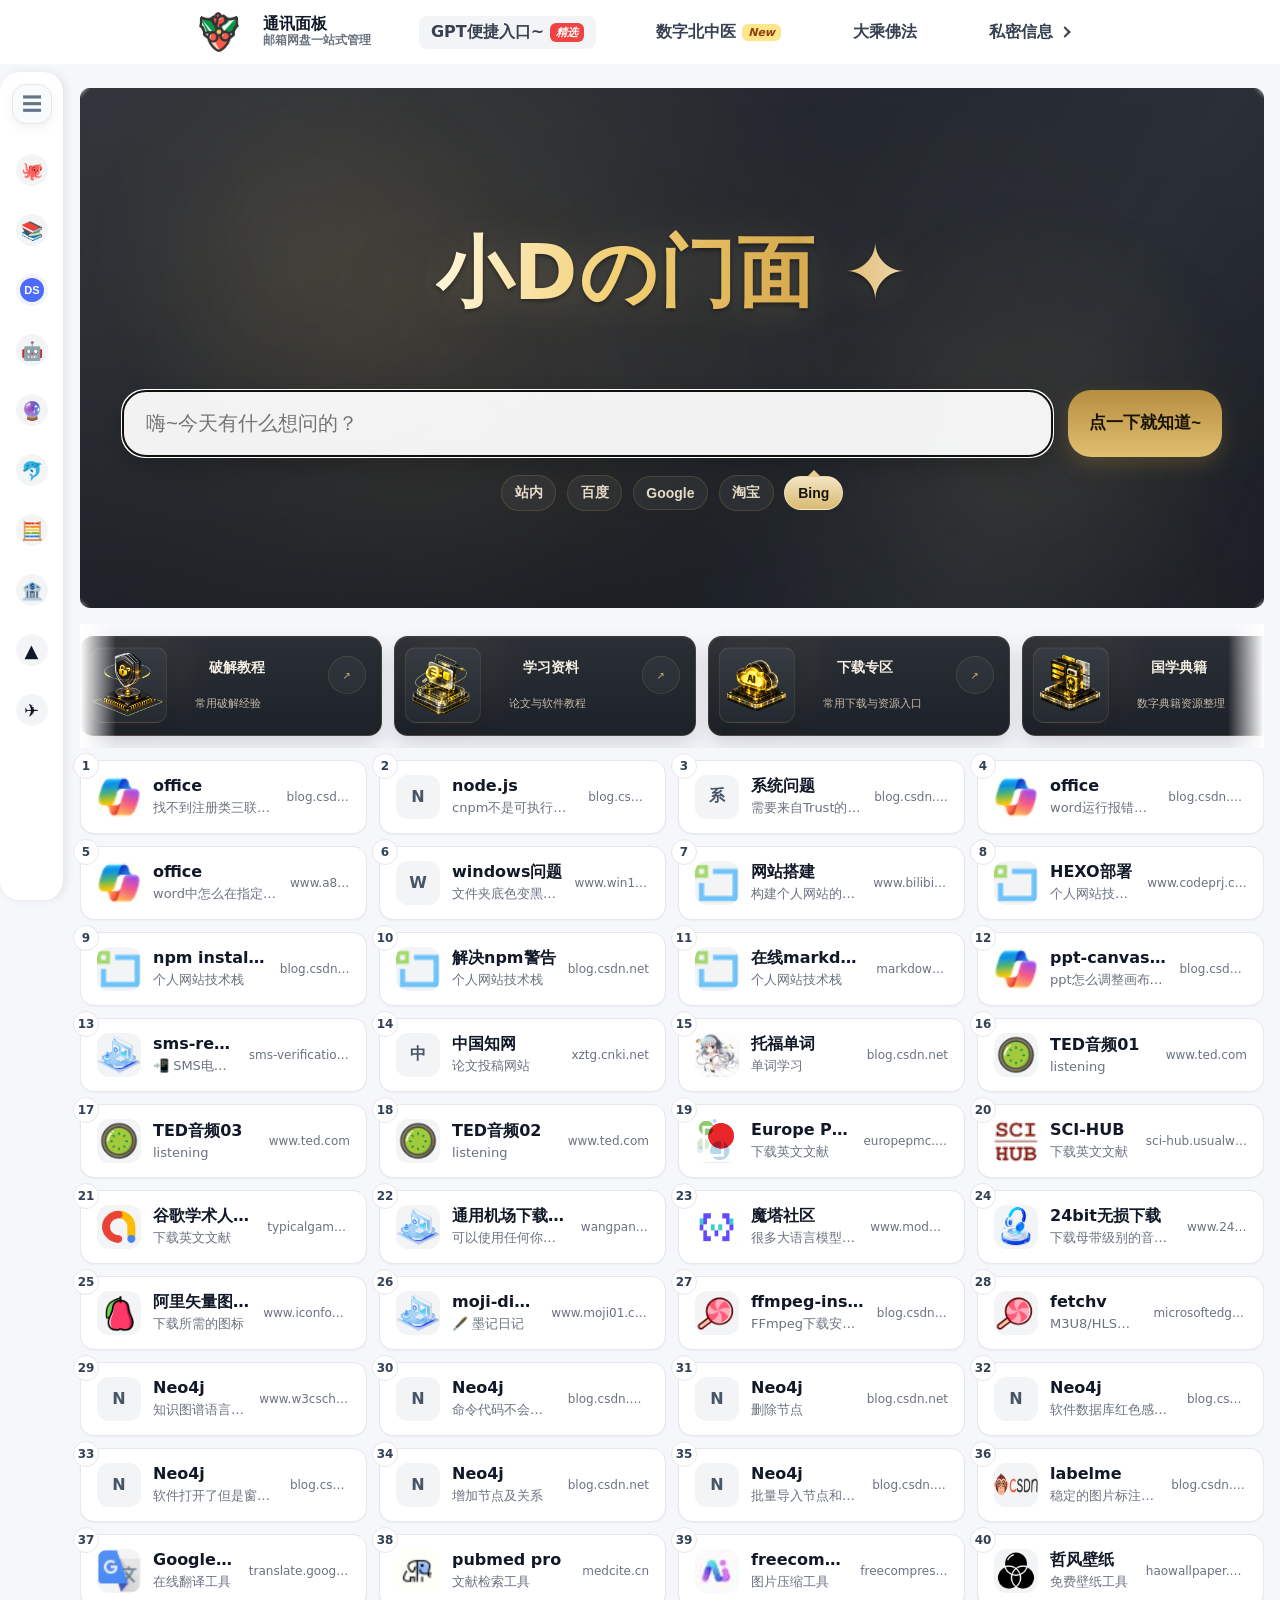
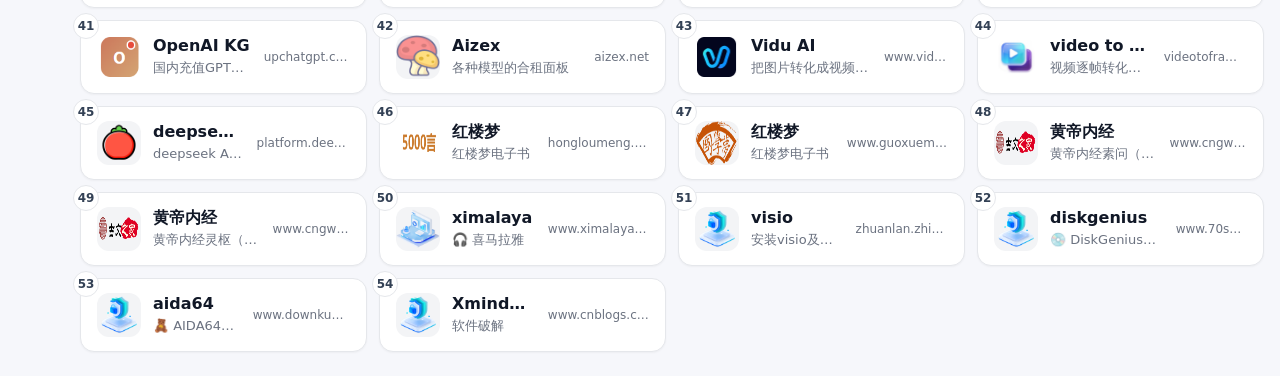
==== commit df9385d5: "自动上传 周五 2026/04/10 20:00:28.66" ====
--- a/main/index.html
+++ b/main/index.html
@@ -49,6 +49,47 @@
       </div>
     </a>
 
+    <!-- DeepSeek -->
+    <a class="side-item" href="https://chat.deepseek.com" target="_blank">
+      <div class="side-logo">
+        <svg width="24" height="24" viewBox="0 0 24 24" fill="none" xmlns="http://www.w3.org/2000/svg">
+          <circle cx="12" cy="12" r="12" fill="#4D6BFE"/>
+          <text x="12" y="16" text-anchor="middle" fill="white" font-size="11" font-weight="bold" font-family="Arial">DS</text>
+        </svg>
+      </div>
+      <div class="side-label">
+        <div class="side-title">DeepSeek</div>
+        <div class="side-desc">大模型对话平台</div>
+      </div>
+    </a>
+
+    <!-- 豆包 -->
+    <a class="side-item" href="https://www.doubao.com" target="_blank">
+      <div class="side-logo">🤖</div>
+      <div class="side-label">
+        <div class="side-title">豆包</div>
+        <div class="side-desc">智能 AI 助手</div>
+      </div>
+    </a>
+
+    <!-- Claude -->
+    <a class="side-item" href="https://claude.ai/new" target="_blank">
+      <div class="side-logo">🔮</div>
+      <div class="side-label">
+        <div class="side-title">Claude大模型</div>
+        <div class="side-desc">顶尖全能工程师</div>
+      </div>
+    </a>
+
+    <!-- GLM -->
+    <a class="side-item" href="https://chat.z.ai/c/fdd85bdc-84b9-4618-afd7-3e203bb7155b" target="_blank">
+      <div class="side-logo">🐬</div>
+      <div class="side-label">
+        <div class="side-title">GLM大模型</div>
+        <div class="side-desc">AI-PPT的不二之选</div>
+      </div>
+    </a>
+
     <!-- 四诊计算平台 -->
     <a class="side-item" href="http://47.93.62.103:9765/healthypc/index.html/#/login" target="_blank">
       <div class="side-logo">🧮</div>
@@ -64,24 +105,6 @@
       <div class="side-label">
         <div class="side-title">TCMBank</div>
         <div class="side-desc">中医知识库平台</div>
-      </div>
-    </a>
-
-    <!-- DeepSeek -->
-    <a class="side-item" href="https://chat.deepseek.com" target="_blank">
-      <div class="side-logo">🧠</div>
-      <div class="side-label">
-        <div class="side-title">DeepSeek</div>
-        <div class="side-desc">大模型对话平台</div>
-      </div>
-    </a>
-
-    <!-- 豆包 -->
-    <a class="side-item" href="https://www.doubao.com" target="_blank">
-      <div class="side-logo">🤖</div>
-      <div class="side-label">
-        <div class="side-title">豆包</div>
-        <div class="side-desc">智能 AI 助手</div>
       </div>
     </a>
 
--- a/main/main.css
+++ b/main/main.css
@@ -294,31 +294,29 @@
 .hero {
   --hero-w: min(calc(100vw - 32px), 1680px);
   --hero-content-w: min(100%, 1180px);
-
-  --hero-title-size: clamp(36px, 6vw, 90px); /* 标题字号：屏幕越大字越大，但不会无限变大 */
-  --hero-title-lh: 1.12;                      /* 标题行高：数值越大，标题上下两行离得越开 */
-
-  position: relative; /* 给伪元素和内部定位提供参考 */
-  margin: 16px;       /* 整个 Hero 跟页面边缘的距离 */
-  min-height: clamp(360px, 42vw, 520px); /* Hero 最小高度，跟屏幕宽度联动 */
-  padding: clamp(26px, 3vw, 46px) 12px;   /* 内边距：上下大一点，左右小一点 */
-  border-radius: 10px; /* 四角圆角 */
-  overflow: hidden;    /* 超出的内容裁掉，避免背景或内容溢出 */
-  color: #fff;         /* 默认文字颜色白色 */
+  --hero-title-size: clamp(36px, 6vw, 90px);
+  --hero-title-lh: 1.12;
+
+  position: relative;
+  margin: 16px;
+  min-height: clamp(360px, 42vw, 520px);
+  padding: clamp(26px, 3vw, 46px) 12px;
+  border-radius: 10px;
+  overflow: hidden;
+  color: #fff;
 
   display: grid;
-  place-items: center; /* 让里面主要内容整体居中 */
-
-  /* 背景：前面几层是光晕，最后一层是主渐变底色 */
+  place-items: center;
+
+  /* 直接借用下面小框那套烟灰蓝黑体系 */
   background:
-    radial-gradient(circle at 18% 20%, rgba(255, 170, 210, 0.22), transparent 26%),
-    radial-gradient(circle at 82% 22%, rgba(126, 220, 255, 0.18), transparent 28%),
-    radial-gradient(circle at 50% 82%, rgba(186, 160, 255, 0.18), transparent 30%),
-    linear-gradient(135deg, #5b3b79 0%, #334a7d 45%, #1d3b53 100%);
-  background-size: 400% 400%;
-  animation: gradientMove 14s ease infinite; /* 背景慢慢流动 */
-}
-
+    radial-gradient(circle at 18% 24%, rgba(213, 181, 111, 0.10), transparent 26%),
+    radial-gradient(circle at 78% 38%, rgba(213, 181, 111, 0.08), transparent 24%),
+    radial-gradient(circle at 52% 78%, rgba(255, 245, 215, 0.05), transparent 30%),
+    linear-gradient(120deg, #2a2e35 0%, #22262d 24%, #1d2128 52%, #252a31 78%, #1d2128 100%);
+  background-size: 160% 160%, 180% 180%, 150% 150%, 100% 100%;
+  animation: heroPanelFlow 20s ease-in-out infinite;
+}
 
 /* =========================
    Hero 上面那层“半透明蒙版”
@@ -329,16 +327,29 @@
 .hero::before {
   content: "";
   position: absolute;
-  inset: 0; /* 等于 top/right/bottom/left 都是 0，铺满整个 hero */
-  background: linear-gradient(
-    180deg,
-    rgba(10, 14, 28, 0.16),
-    rgba(10, 14, 28, 0.34)
-  );
-  backdrop-filter: blur(2px); /* 背景轻微模糊，更柔和 */
-  z-index: 0; /* 放在内容下面 */
-}
-
+  inset: 0;
+  background:
+    linear-gradient(180deg, rgba(255, 255, 255, 0.03), rgba(0, 0, 0, 0.10)),
+    radial-gradient(circle at 30% 50%, rgba(213, 181, 111, 0.05), transparent 34%),
+    radial-gradient(circle at 72% 52%, rgba(213, 181, 111, 0.04), transparent 32%);
+  backdrop-filter: blur(2px);
+  z-index: 0;
+}
+
+.hero::after {
+  content: "";
+  position: absolute;
+  inset: -10%;
+  background:
+    radial-gradient(circle at 24% 36%, rgba(213, 181, 111, 0.10), transparent 18%),
+    radial-gradient(circle at 76% 62%, rgba(213, 181, 111, 0.08), transparent 20%),
+    radial-gradient(circle at 50% 50%, rgba(255, 248, 224, 0.04), transparent 26%);
+  filter: blur(42px);
+  opacity: 0.95;
+  animation: heroGlowFloat 18s ease-in-out infinite;
+  z-index: 0;
+  pointer-events: none;
+}
 
 /* =========================
    Hero 里面所有元素都放到蒙版上面
@@ -411,54 +422,59 @@
    4. 标题显示两行还是一行
    ========================= */
 .hero-rotating-text {
-  display: -webkit-box; /* 配合下面的 line-clamp 做最多显示两行 */
-  max-width: 36em;      /* 标题最大宽度，太宽会更难看 */
+  display: -webkit-box;
+  max-width: 36em;
   margin: 0 auto;
 
-  white-space: normal;  /* 允许正常换行 */
-  overflow: hidden;     /* 多出来的内容裁掉 */
+  white-space: normal;
+  overflow: hidden;
   text-align: center;
 
-  text-wrap: pretty;      /* 换行尽量自然一点 */
-  overflow-wrap: normal;  /* 不要乱拆字 */
-  word-break: normal;     /* 正常断行 */
+  text-wrap: pretty;
+  overflow-wrap: normal;
+  word-break: normal;
 
   -webkit-box-orient: vertical;
-  -webkit-line-clamp: 2;  /* 最多两行 */
-
-  font-size: var(--hero-title-size); /* 标题大小统一走变量，方便全局调 */
-  font-weight: 900;                /* 很粗的标题字重 */
-  line-height: var(--hero-title-lh); /* 标题上下行距离 */
-  letter-spacing: 0.01em;            /* 字和字稍微拉开一点 */
-
-  /* 标题渐变色 */
+  -webkit-line-clamp: 2;
+
+  font-size: var(--hero-title-size);
+  font-weight: 900;
+  line-height: var(--hero-title-lh);
+  letter-spacing: 0.015em;
+
   background: linear-gradient(
     90deg,
-    #fff3a6 0%,
-    #ffc7df 24%,
-    #d7bfff 48%,
-    #a8e9ff 72%,
-    #ffffff 100%
+    #fff6db 0%,
+    #f2cf73 12%,
+    #d7a94e 24%,
+    #fff8ef 36%,
+    #d6b7a7 46%,
+    #f0c768 58%,
+    #eef3ff 68%,
+    #d9a84a 80%,
+    #fff4d8 92%,
+    #c9953e 100%
   );
-  background-size: 240% auto;
+  background-size: 320% 100%;
   -webkit-background-clip: text;
   background-clip: text;
-  color: transparent; /* 文字本身透明，只显示背景渐变 */
+  color: transparent;
   text-shadow: none;
 
-  /* 发光 / 阴影效果 */
   filter:
-    drop-shadow(0 2px 2px rgba(0, 0, 0, 0.38))
-    drop-shadow(0 8px 20px rgba(0, 0, 0, 0.22));
-
-  animation: heroTextShine 6s linear infinite; /* 标题渐变流动 */
+    drop-shadow(0 2px 2px rgba(0, 0, 0, 0.42))
+    drop-shadow(0 8px 18px rgba(213, 181, 111, 0.12))
+    drop-shadow(0 0 24px rgba(255, 244, 210, 0.08));
+
+  animation:
+    heroGoldRainbowShift 10s linear infinite,
+    heroGoldBreath 4.8s ease-in-out infinite,
+    heroGoldGlow 6s ease-in-out infinite;
   transition:
     opacity 0.35s ease,
     transform 0.35s ease,
-    filter 0.35s ease; /* 标题切换时过渡更顺 */
-}
-
-
+    filter 0.35s ease;
+}
 /* =========================
    标题切换中的状态
    出问题先看这里：
@@ -466,13 +482,12 @@
    2. 切换时太突兀
    ========================= */
 .hero-rotating-text.is-changing {
-  opacity: 0; /* 切换时先淡出 */
-  transform: translateY(0.16em) scale(0.98); /* 微微下移并缩小一点 */
+  opacity: 0;
+  transform: translateY(0.18em) scale(0.985);
   filter:
-    blur(6px)
-    drop-shadow(0 6px 18px rgba(0, 0, 0, 0.20));
-}
-
+    blur(8px)
+    drop-shadow(0 8px 20px rgba(0, 0, 0, 0.16));
+}
 
 /* =========================
    搜索框 + 按钮这一整行
@@ -503,18 +518,18 @@
    ========================= */
 .search-input {
   width: 100%;
-  min-width: 0; /* 避免在 grid/flex 布局里撑破 */
+  min-width: 0;
   height: clamp(58px, 5.2vw, 74px);
-  padding: 0 clamp(18px, 1.8vw, 28px); /* 左右留白 */
+  padding: 0 clamp(18px, 1.8vw, 28px);
   box-sizing: border-box;
-  border: none;
+  border: 1.5px solid rgba(191, 149, 63, 0.38);
   border-radius: clamp(18px, 1.8vw, 28px);
   font-size: clamp(18px, 1.6vw, 26px);
   color: #111;
-  background: #fff;
+  background: rgba(255, 255, 255, 0.94);
   box-shadow:
-    0 10px 24px rgba(0, 0, 0, 0.18),
-    inset 0 0 0 1px rgba(229, 231, 235, 1);
+    0 10px 24px rgba(0, 0, 0, 0.22),
+    inset 0 0 0 1px rgba(240, 220, 170, 0.16);
 }
 
 
@@ -534,13 +549,13 @@
   display: flex;
   align-items: center;
   justify-content: center;
-  white-space: nowrap; /* 按钮文字不要换行 */
+  white-space: nowrap;
   cursor: pointer;
   font-size: clamp(16px, 1.3vw, 22px);
   font-weight: 800;
-  color: #fff;
-  background: #3b82f6;
-  box-shadow: 0 6px 18px rgba(59, 130, 246, 0.45);
+  background: linear-gradient(180deg, #b68e42 0%, #e0bf70 100%);
+  color: #1a1200;
+  box-shadow: 0 8px 20px rgba(167, 126, 44, 0.28);
 }
 
 
@@ -569,13 +584,12 @@
    ========================= */
 .engine-pill {
   position: relative;
-  padding:
-    clamp(8px, 0.55vw, 10px)
-    clamp(12px, 1vw, 18px);
-  border: 1px solid rgba(255, 255, 255, 0.18);
-  border-radius: 999px; /* 胶囊形状 */
-  color: #fff;
-  background: rgba(255, 255, 255, 0.08);
+  padding: clamp(8px, 0.55vw, 10px) clamp(12px, 1vw, 18px);
+  border: 1px solid rgba(212, 175, 55, 0.18);
+  border-radius: 999px;
+  color: rgba(255, 244, 220, 0.88);
+  background: rgba(255, 255, 255, 0.05);
+  backdrop-filter: blur(6px);
   cursor: pointer;
   font-weight: 700;
   font-size: clamp(14px, 0.95vw, 18px);
@@ -589,9 +603,9 @@
    2. 颜色不明显
    ========================= */
 .engine-pill.active {
-  background: #fff;
-  color: #111827;
-  border-color: #fff;
+  background: linear-gradient(180deg, #f2e5c3 0%, #d8ba73 100%);
+  color: #1a1408;
+  border-color: rgba(255, 237, 190, 0.55);
 }
 
 
@@ -609,9 +623,8 @@
   transform: translateX(-50%);
   border-left: 0.5em solid transparent;
   border-right: 0.5em solid transparent;
-  border-bottom: 0.5em solid #fff;
-}
-
+  border-bottom: 0.5em solid #e7cd91;
+}
 
 /* =========================
    平板尺寸以下
@@ -1158,3 +1171,128 @@
     width: calc(100% / 0.68);
   }
 }
+
+@keyframes heroBlackGoldFlow {
+  0% {
+    background-position: 0% 50%, 100% 50%, 50% 100%, 0 0;
+  }
+  25% {
+    background-position: 12% 42%, 88% 60%, 48% 84%, 0 0;
+  }
+  50% {
+    background-position: 24% 56%, 76% 44%, 52% 72%, 0 0;
+  }
+  75% {
+    background-position: 10% 48%, 90% 54%, 46% 88%, 0 0;
+  }
+  100% {
+    background-position: 0% 50%, 100% 50%, 50% 100%, 0 0;
+  }
+}
+
+@keyframes heroGlowDrift {
+  0% {
+    transform: translate3d(-2%, -1%, 0) scale(1);
+    opacity: 0.75;
+  }
+  50% {
+    transform: translate3d(2%, 1%, 0) scale(1.08);
+    opacity: 1;
+  }
+  100% {
+    transform: translate3d(-2%, -1%, 0) scale(1);
+    opacity: 0.75;
+  }
+}
+
+@keyframes heroGoldTextFlow {
+  0% {
+    background-position: 0% 50%;
+  }
+  100% {
+    background-position: 220% 50%;
+  }
+}
+
+@keyframes heroPanelFlow {
+  0% {
+    background-position: 0% 50%, 100% 40%, 50% 100%, 0 0;
+  }
+  25% {
+    background-position: 10% 44%, 88% 52%, 48% 86%, 0 0;
+  }
+  50% {
+    background-position: 22% 58%, 76% 42%, 54% 72%, 0 0;
+  }
+  75% {
+    background-position: 8% 48%, 90% 58%, 46% 90%, 0 0;
+  }
+  100% {
+    background-position: 0% 50%, 100% 40%, 50% 100%, 0 0;
+  }
+}
+
+@keyframes heroGlowFloat {
+  0% {
+    transform: translate3d(-2%, -1%, 0) scale(1);
+    opacity: 0.82;
+  }
+  50% {
+    transform: translate3d(2%, 1.5%, 0) scale(1.08);
+    opacity: 1;
+  }
+  100% {
+    transform: translate3d(-2%, -1%, 0) scale(1);
+    opacity: 0.82;
+  }
+}
+
+@keyframes heroGoldShift {
+  0% {
+    background-position: 0% 50%;
+  }
+  100% {
+    background-position: 260% 50%;
+  }
+}
+
+@keyframes heroGoldBreath {
+  0%, 100% {
+    transform: translateY(0) scale(1);
+    filter:
+      drop-shadow(0 2px 2px rgba(0, 0, 0, 0.42))
+      drop-shadow(0 8px 18px rgba(213, 181, 111, 0.10))
+      drop-shadow(0 0 22px rgba(255, 241, 199, 0.06));
+  }
+  50% {
+    transform: translateY(-1px) scale(1.01);
+    filter:
+      drop-shadow(0 2px 2px rgba(0, 0, 0, 0.42))
+      drop-shadow(0 10px 22px rgba(213, 181, 111, 0.14))
+      drop-shadow(0 0 28px rgba(255, 241, 199, 0.10));
+  }
+}
+
+@keyframes heroGoldRainbowShift {
+  0% {
+    background-position: 0% 50%;
+  }
+  100% {
+    background-position: 320% 50%;
+  }
+}
+
+@keyframes heroGoldGlow {
+  0%, 100% {
+    filter:
+      drop-shadow(0 2px 2px rgba(0, 0, 0, 0.42))
+      drop-shadow(0 8px 18px rgba(213, 181, 111, 0.12))
+      drop-shadow(0 0 24px rgba(255, 244, 210, 0.08));
+  }
+  50% {
+    filter:
+      drop-shadow(0 2px 2px rgba(0, 0, 0, 0.42))
+      drop-shadow(0 10px 24px rgba(213, 181, 111, 0.16))
+      drop-shadow(0 0 34px rgba(238, 243, 255, 0.14));
+  }
+}
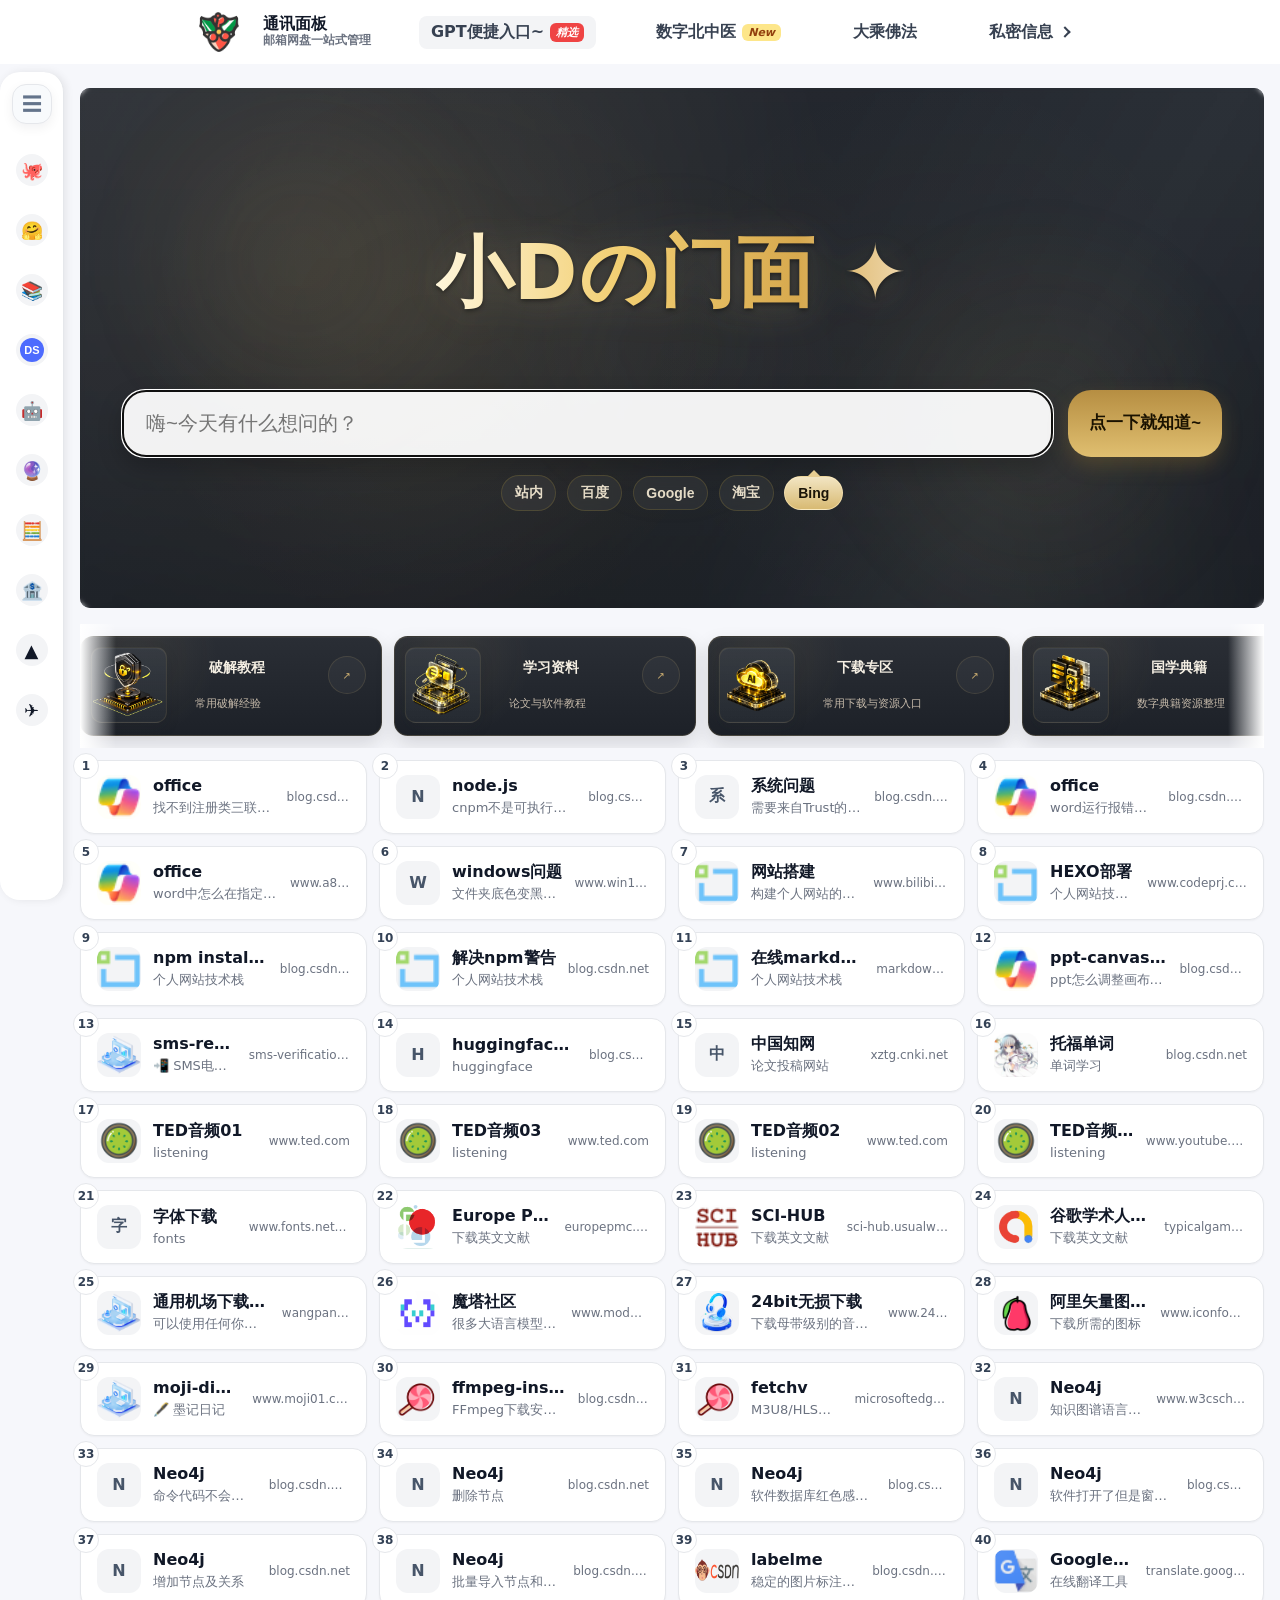
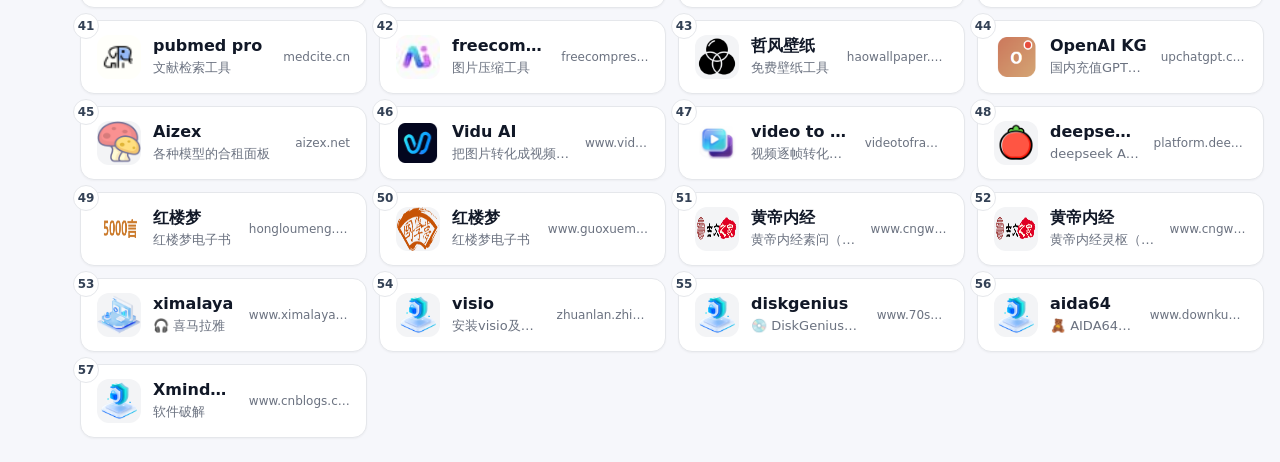
==== commit 0abd4adf: "自动上传 周日 2026/04/26 12:19:29.28" ====
--- a/main/index.html
+++ b/main/index.html
@@ -39,7 +39,14 @@
         <div class="side-desc">软件源代码托管服务平台</div>
       </div>
     </a>
-
+    <!-- Hugging Face -->
+    <a class="side-item" href="https://huggingface.co/" target="_blank">
+      <div class="side-logo">🤗</div>
+      <div class="side-label">
+        <div class="side-title">Hugging Face</div>
+        <div class="side-desc">AI 模型与数据集平台</div>
+      </div>
+    </a>
     <!-- 中国知网 -->
     <a class="side-item" href="https://www.cnki.net" target="_blank">
       <div class="side-logo">📚</div>
@@ -78,15 +85,6 @@
       <div class="side-label">
         <div class="side-title">Claude大模型</div>
         <div class="side-desc">顶尖全能工程师</div>
-      </div>
-    </a>
-
-    <!-- GLM -->
-    <a class="side-item" href="https://chat.z.ai/c/fdd85bdc-84b9-4618-afd7-3e203bb7155b" target="_blank">
-      <div class="side-logo">🐬</div>
-      <div class="side-label">
-        <div class="side-title">GLM大模型</div>
-        <div class="side-desc">AI-PPT的不二之选</div>
       </div>
     </a>
 
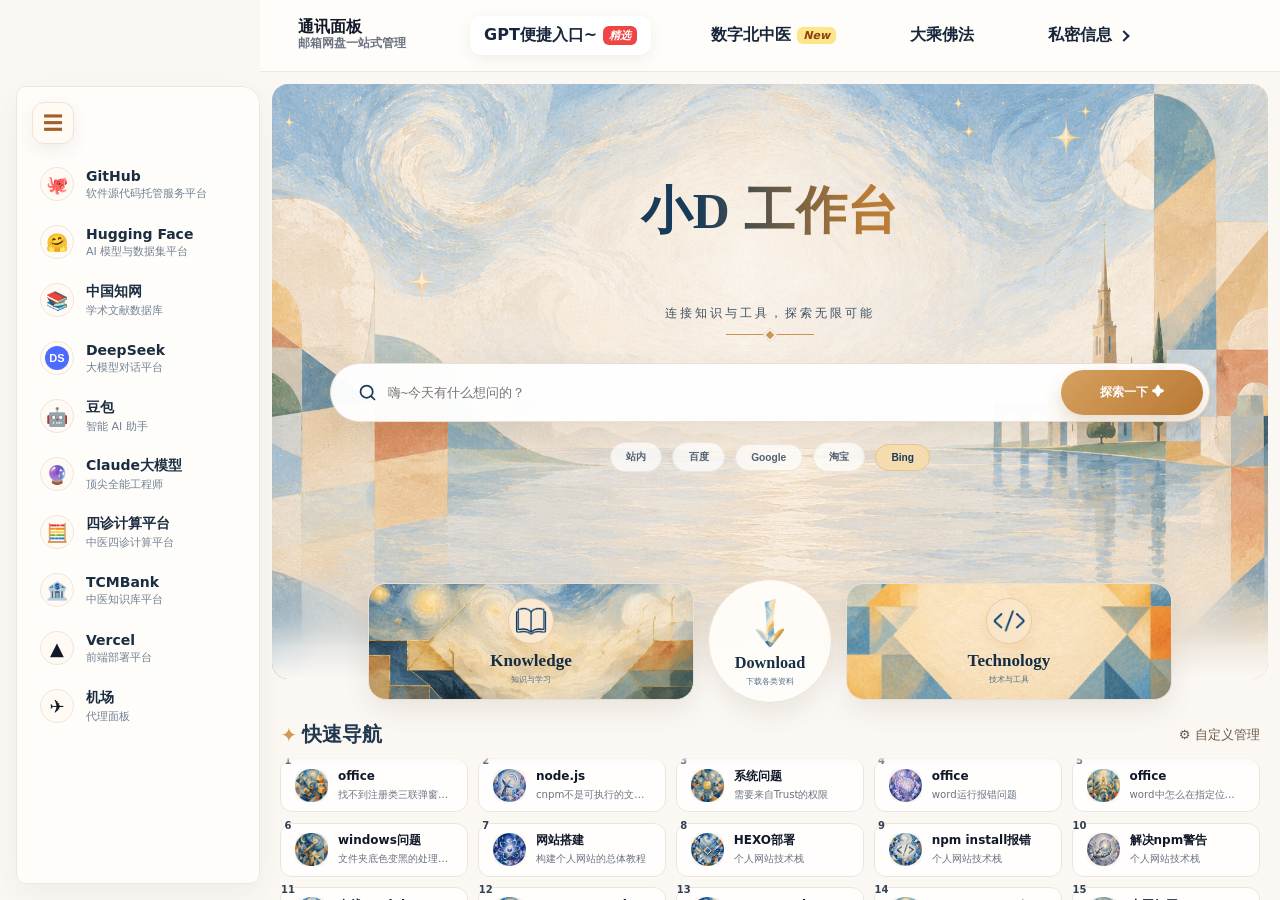
==== commit 59dfe621: "Automatic website upload" ====
--- a/main/index.html
+++ b/main/index.html
@@ -9,11 +9,15 @@
   <!-- 网站图标 -->
   <link rel="icon" href="favicon/shizi.png" />
 
-  <!-- 样式文件：
-       main.css   = 页面主体样式
-       sidebar.css = 左侧侧边栏样式 -->
-  <link rel="stylesheet" href="main.css" />
-  <link rel="stylesheet" href="sidebar.css" />
+  <!-- 四个分区样式（全部使用相对路径）
+       001 = 顶部导航区
+       002 = 左侧边栏与整体布局（为保持原有层叠结果，最后加载）
+       003 = 主工作台 / 搜索区
+       004 = 快速导航 / 卡片区 -->
+  <link rel="stylesheet" href="001/001.css" />
+  <link rel="stylesheet" href="003/003.css" />
+  <link rel="stylesheet" href="004/004.css" />
+  <link rel="stylesheet" href="002/002.css" />
 </head>
 
 <body>
@@ -22,14 +26,14 @@
        1) 左侧侧边栏开关按钮
        点击后配合 sidebar.js 实现展开 / 收起
        ====================================================== -->
-  <button class="sidebar-toggle">☰</button>
+  <button class="sidebar-toggle" data-zone="002">☰</button>
 
 
   <!-- ======================================================
        2) 左侧侧边栏
        这里放你常用的快捷入口
        ====================================================== -->
-  <div class="sidebar collapsed">
+  <div class="sidebar" data-zone="002">
 
     <!-- GitHub -->
     <a class="side-item" href="https://github.com" target="_blank">
@@ -132,13 +136,13 @@
        你原来的 header / hero / 分类栏 / 卡片区 都放这里
        collapsed 类一般是配合侧边栏一起联动的
        ====================================================== -->
-  <div class="main-wrapper collapsed">
+  <div class="main-wrapper">
 
     <!-- ====================================================
          3.1 顶部题头
          左边是邮箱直达，右边是几个快捷导航
          ==================================================== -->
-    <header class="topic" role="banner">
+    <header class="topic" role="banner" data-zone="001">
       <div class="bar" id="topic-bar">
 
         <!-- 品牌入口 / 邮箱直达 -->
@@ -183,16 +187,17 @@
          3.2 Hero 搜索区
          包含：动态标题、搜索框、搜索按钮、搜索引擎按钮
          ==================================================== -->
-    <section class="hero">
+    <section class="hero" data-zone="003">
       <div class="hero-shell">
         <h1 class="hero-title">
           <span class="title-dynamic-wrap" aria-live="polite">
-            <span id="hero-rotating-text" class="hero-rotating-text">小D的门面 ✦</span>
+            <span id="hero-rotating-text" class="hero-rotating-text">小D 工作台</span>
           </span>
         </h1>
-    
-        <nav class="hero-tabs"></nav>
-    
+
+        <p class="hero-subtitle">连接知识与工具，探索无限可能</p>
+        <span class="hero-divider" aria-hidden="true"></span>
+
         <div class="search-wrap">
           <input
             id="search-input"
@@ -200,29 +205,23 @@
             placeholder="嗨~今天有什么想问的？"
           />
           <button id="search-btn" class="search-btn" aria-label="搜索">
-            点一下就知道~
+            探索一下 ✦
           </button>
         </div>
-    
+
         <div id="engine-pills" class="engine-pills"></div>
       </div>
     </section>
 
 
     <!-- ====================================================
-         3.3 横向分类栏
-         会由 main.js 动态渲染分类卡片
-         ==================================================== -->
-    <section class="rock" aria-label="滚动栏目">
-
-      <!-- 可滚动区域 -->
+         3.3 功能分类区
+         保留原来的七个分类筛选功能，只改成三块式布局
+         ==================================================== -->
+    <section class="rock" aria-label="功能分类" data-zone="004">
       <div class="rock-viewport" id="rock-viewport">
         <div class="rock-list" id="rock-list"></div>
       </div>
-
-      <!-- 左右翻页按钮 -->
-      <button class="rock-arrow rock-prev" aria-label="上一页">‹</button>
-      <button class="rock-arrow rock-next" aria-label="下一页">›</button>
     </section>
 
 
@@ -230,19 +229,28 @@
          3.4 主卡片列表区
          网站卡片会由 main.js 动态渲染到这里
          ==================================================== -->
-    <main class="grid" id="grid"></main>
-
+    <section class="cards-scroll-area" data-zone="004">
+      <div class="quick-nav-heading">
+        <h2>快速导航</h2>
+        <span>⚙ 自定义管理</span>
+      </div>
+
+      <main class="grid" id="grid"></main>
+    </section>
   </div>
 
 
   <!-- ======================================================
-       4) 脚本文件
-       main.js    = 主逻辑（卡片、搜索、分类、标题轮播等）
-       sidebar.js = 左侧侧边栏展开 / 收起逻辑
-       注意：这里保持你原来的引用顺序，不乱动
-       ====================================================== -->
-  <script src="main.js" defer></script>
-  <script src="sidebar.js"></script>
+       四个分区脚本（全部使用相对路径）
+       001 = 顶部导航交互
+       002 = 左侧边栏展开 / 收起
+       003 = 搜索、搜索引擎与标题轮播
+       004 = 网站数据、分类、卡片渲染与统一启动入口
+       ====================================================== -->
+  <script src="001/001.js"></script>
+  <script src="002/002.js"></script>
+  <script src="003/003.js"></script>
+  <script src="004/004.js"></script>
 
 </body>
 </html>
--- a/main/001/001.css
+++ b/main/001/001.css
@@ -0,0 +1,266 @@
+/* =========================================================
+   001：顶部导航区 + 全局基础变量/规则
+   来源：原 main.css，按分区拆分
+   ========================================================= */
+
+:root {
+  /* 页面基础颜色 */
+    --bg: #f6f7fb;               /* 页面背景色 */
+    --card: #fff;                /* 白色卡片背景 */
+    --text: #111827;             /* 主文字颜色 */
+    --muted: #6b7280;            /* 次要文字颜色 */
+    --line: #e5e7eb;             /* 边框线颜色 */
+    --primary: #2563eb;          /* 主蓝色 */
+
+    /* 分类滚动栏（rock） */
+    --rock-per-view: 5;          /* 一屏默认显示几个分类卡片 */
+    --rock-gap: 16px;            /* 分类卡片之间的间距 */
+    --rock-item-h: 100px;        /* 分类卡片的最小高度 */
+    --rock-edge-fade: #ffffff;   /* 分类滚动区两侧渐隐的颜色 */
+
+    /* 顶部导航（topic） */
+    --topic-primary: #ffffff;
+    --topic-bg: #ffffff;
+    --topic-text: #111827;
+    --topic-muted: #6b7280;
+    --topic-border: #e5e7eb;
+    --topic-badge-red: #ef4444;
+    --topic-badge-sand-bg: #fde68a;
+    --topic-badge-sand-text: #92400e;
+
+    /* 顶部导航的补充参数 */
+    --topic-pad-x: 0;
+    --topic-bar-radius: 0;
+    --topic-border-x: 0;
+  
+    /* rock 卡片里滚动栏标题、描述和图标的独立位置控制 */
+    --rock-icon-x: 13px;   /* 图标左右 */
+    --rock-icon-y: 13px;   /* 图标上下 */
+
+    --rock-title-x: 50px;   /* 标题左右 */
+    --rock-title-y: -10px; /* 标题上下 */
+
+    --rock-desc-left: 130px; /* 描述基础左边距 */
+    --rock-desc-x: 20px;      /* 描述左右微调 */
+    --rock-desc-y: -30px;    /* 描述上下微调 */
+
+    --rock-enter-x: -20px;         /* 圆圈箭头左右微调 */
+    --rock-enter-y: 0px;        /* 圆圈箭头上下微调 */
+
+    /* ===== 烟灰琥珀主题变量（更接近你第二张图） ===== */
+    --rock-head-gap: 18px;
+    --rock-panel: #2a2e35;
+    --rock-panel-2: #1d2128;
+    --rock-panel-soft: #323840;
+  
+    --rock-gold: #d5b56f;
+    --rock-gold-soft: rgba(213, 181, 111, 0.10);
+    --rock-gold-line: rgba(213, 181, 111, 0.18);
+  
+    --rock-title-color: #f5efe3;
+    --rock-desc-color: #c6baaa;
+    --rock-enter-color: #d1b273;
+  
+    --rock-shadow: 0 12px 26px rgba(18, 22, 30, 0.14);
+}
+
+* {
+  box-sizing: border-box;      /* 让宽高计算更稳定 */
+}
+
+html,
+body {
+  margin: 0;                   /* 去掉浏览器默认外边距 */
+}
+
+body {
+  font-family: system-ui, -apple-system, Segoe UI, Roboto, Arial, sans-serif; /* 字体 */
+    color: var(--text);          /* 默认文字颜色 */
+    background: var(--bg);       /* 页面背景色 */
+}
+
+.topbar {
+  position: sticky;            /* 滚动时吸顶 */
+    top: 0;
+    display: flex;               /* 横向排列 */
+    gap: 12px;                   /* 子元素间距 */
+    align-items: center;         /* 垂直居中 */
+    padding: 12px 16px;          /* 内边距 */
+    background: rgba(255, 255, 255, 0.85); /* 半透明白底 */
+    backdrop-filter: blur(8px);  /* 背景模糊 */
+    border-bottom: 1px solid var(--line);  /* 底部细线 */
+}
+
+.brand {
+  font-weight: 800;            /* 品牌名加粗 */
+}
+
+.input {
+  flex: 1;                     /* 占满剩余空间 */
+    min-width: 240px;            /* 最小宽度 */
+    padding: 10px 12px;
+    border: 1px solid var(--line);
+    border-radius: 10px;
+}
+
+.topic {
+  position: sticky;   /* 顶部栏吸附在页面上方，滚动时不跑掉 */
+    top: 0;             /* 吸附到最顶端 */
+    z-index: 50;        /* 层级高一点，避免被别的内容盖住 */
+    padding: 0;         /* 外围内边距为 0 */
+    margin-bottom: 0;   /* 底部外边距为 0 */
+}
+
+.topic .bar {
+  position: relative;
+    display: flex;              /* 用横向排列 */
+    justify-content: center;    /* 整体内容水平居中 */
+    align-items: center;        /* 垂直居中 */
+    gap: 48px;                  /* bar 里面各大块之间的基础间距，也就是调顶部的这些子的间距用这个 */
+
+    height: 64px;               /* 顶部栏高度 */
+    padding: 0 20px;            /* 左右留一点空白 */
+
+    background: var(--topic-bg);/* 背景色 */
+    border: 0;                  /* 无边框 */
+    border-radius: var(--topic-bar-radius); /* 圆角 */
+    box-shadow: none;           /* 不要阴影 */
+}
+
+.topic .brand {
+  display: flex;              /* 横向排列 */
+    align-items: center;        /* 垂直居中 */
+    gap: 12px;                  /* logo 和文字之间的距离 */
+    color: inherit;             /* 继承文字颜色 */
+    text-decoration: none;      /* 去掉下划线 */
+}
+
+.topic .brand img {
+  width: 40px;                /* logo 宽度 */
+    height: 40px;               /* logo 高度 */
+    display: block;
+    border-radius: 10px;        /* 圆角 */
+    margin-right: 12px;         /* logo 和右边文字拉开一点，这是顶部栏的logo和右边文字的距离 */
+}
+
+.topic .brand-text strong {
+  display: block;
+    line-height: 1;
+    color: var(--topic-text);
+}
+
+.topic .brand-text small {
+  display: block;
+    font-size: 12px;
+    color: var(--topic-muted);
+}
+
+.topic .nav::after {
+  content: attr(data-note);
+    position: absolute;
+    top: -18px;
+    left: 50%;
+    transform: translateX(-50%);
+    padding: 2px 6px;
+    border-radius: 6px;
+    font-size: 12px;
+    font-weight: 700;
+    color: #fff;
+    background: var(--topic-primary);
+}
+
+.topic .nav-item {
+  display: inline-flex;       /* 按钮里的文字和小图标横向排列 */
+    align-items: center;        /* 垂直居中 */
+    gap: 6px;                   /* 按钮内部：文字和小箭头之间的距离 */
+    padding: 6px 12px;          /* 按钮内部留白 */
+    border-radius: 8px;         /* 圆角 */
+    color: #374151;
+    text-decoration: none;      /* 去掉链接下划线 */
+    font-weight: 700;
+    background: transparent;    /* 默认透明背景 */
+}
+
+.topic .nav-item.active {
+  background: #f3f4f6;
+}
+
+.topic .nav-item .chev {
+  width: 8px;
+    height: 8px;
+    margin-left: 2px;
+    display: inline-block;
+    transform: rotate(-45deg);
+    border-right: 2px solid currentColor;
+    border-bottom: 2px solid currentColor;
+}
+
+.topic .badge {
+  padding: 2px 6px;
+    border-radius: 6px;
+    font-size: 11px;
+    font-weight: 800;
+}
+
+.topic .badge-red {
+  background: var(--topic-badge-red);
+    color: #fff;
+}
+
+.topic .badge-sand {
+  background: var(--topic-badge-sand-bg);
+    color: var(--topic-badge-sand-text);
+}
+
+html {
+  overflow-x: hidden;
+}
+
+body {
+  background: #fbf8f4;
+}
+
+.topic .bar {
+  height: 72px;
+    justify-content: flex-start;
+    gap: clamp(28px, 3.6vw, 64px);
+    padding: 0 38px;
+    border-bottom: 1px solid #eee8e0;
+    background: rgba(255, 253, 250, 0.96);
+}
+
+.topic .brand {
+  flex: 0 0 auto;
+    margin-right: 18px;
+}
+
+.topic .brand img {
+  width: 42px;
+    height: 42px;
+    margin-right: 0;
+}
+
+.topic .nav-item {
+  padding: 9px 14px;
+    border-radius: 12px;
+    color: #17263a;
+}
+
+.topic .nav-item.active {
+  background: #ffffff;
+    box-shadow: 0 4px 16px rgba(76, 55, 34, 0.08);
+}
+
+@media (max-width: 900px) {
+  .topic .bar {
+    gap: 12px;
+        padding: 0 16px;
+        overflow-x: auto;
+  }
+}
+
+html,
+body {
+  height: 100%;
+    overflow: hidden;
+}
--- a/main/003/003.css
+++ b/main/003/003.css
@@ -0,0 +1,470 @@
+/* =========================================================
+   003：主工作台 / Hero / 搜索区
+   ========================================================= */
+
+:root {
+  --center-content-max-width: 1520px;
+  --center-content-side-gap: 64px;
+}
+
+.hero {
+  /* 各区域垂直间距 */
+  --gap-title-subtitle: 30px;
+  --gap-subtitle-divider: 12px;
+  --gap-divider-search: 28px;
+  --gap-search-engines: 20px;
+
+  position: relative;
+  isolation: isolate;
+  flex: 0 0 auto;
+
+  display: grid;
+  place-items: center;
+
+  min-height: clamp(500px, 58vh, 620px);
+  margin:
+    clamp(8px, 1.2cqw, 16px)
+    clamp(8px, 1.2cqw, 16px)
+    0;
+  padding:
+    clamp(52px, 7vh, 82px)
+    clamp(16px, 2vw, 28px)
+    calc(var(--feature-size) * 0.66 + clamp(70px, 8vh, 110px));
+
+  overflow: hidden;
+  border-radius: 16px;
+  color: #173b59;
+
+  background:
+    #1d2128
+    url("../pict/bg_search.png")
+    center / cover
+    no-repeat;
+}
+
+/* 隐藏原顶部遮罩 */
+.hero::before {
+  display: none;
+}
+
+/* Hero 底部渐隐过渡 */
+.hero::after {
+  content: "";
+  display: block !important;
+
+  position: absolute;
+  inset: auto 0 0;
+  z-index: 0;
+
+  height: clamp(80px, 9vw, 130px);
+  pointer-events: none;
+
+  background: linear-gradient(
+    180deg,
+    rgba(251, 248, 244, 0) 0%,
+    rgba(251, 248, 244, 0.08) 18%,
+    rgba(251, 248, 244, 0.3) 46%,
+    rgba(251, 248, 244, 0.66) 76%,
+    #fbf8f4 100%
+  );
+
+  -webkit-backdrop-filter: blur(14px) saturate(0.88);
+  backdrop-filter: blur(14px) saturate(0.88);
+
+  -webkit-mask-image: linear-gradient(
+    180deg,
+    transparent 0%,
+    rgba(0, 0, 0, 0.35) 30%,
+    #000 72%,
+    #000 100%
+  );
+  mask-image: linear-gradient(
+    180deg,
+    transparent 0%,
+    rgba(0, 0, 0, 0.35) 30%,
+    #000 72%,
+    #000 100%
+  );
+
+  filter: none !important;
+  opacity: 1 !important;
+  animation: none !important;
+  transform: none !important;
+}
+
+/* 确保 Hero 内容位于底部渐隐层上方 */
+.hero * {
+  position: relative;
+  z-index: 1;
+}
+
+.hero-shell {
+  width: 100% !important;
+  max-width: none !important;
+  min-width: 0;
+  margin: 0;
+  margin-inline: auto !important;
+
+  display: flex;
+  flex-direction: column;
+  align-items: center;
+  justify-content: center;
+
+  text-align: center;
+}
+
+/* =========================================================
+   标题区域
+   ========================================================= */
+
+.hero-title {
+  position: relative;
+  z-index: 1000;
+
+  width: 100%;
+  min-width: 0;
+  margin: 0;
+  margin-inline: auto !important;
+  margin-bottom: var(--gap-title-subtitle) !important;
+
+  overflow: visible !important;
+  text-align: center !important;
+}
+
+.title-dynamic-wrap {
+  position: relative;
+  z-index: 1000;
+
+  width: 100%;
+  min-width: 0;
+  height: clamp(100px, 10vw, 138px);
+  min-height: clamp(100px, 10vw, 138px);
+  max-height: clamp(100px, 10vw, 138px);
+  margin-inline: auto !important;
+  padding: 0;
+
+  display: flex;
+  align-items: center;
+  justify-content: center;
+
+  overflow: visible !important;
+  text-align: center !important;
+}
+
+.hero-rotating-text {
+  position: relative;
+  z-index: 1001 !important;
+
+  display: -webkit-box;
+  width: 100%;
+  max-width: 1320px;
+  margin: 0;
+  margin-inline: auto !important;
+
+  overflow: hidden;
+  white-space: normal;
+  text-align: center !important;
+  text-wrap: balance;
+
+  -webkit-box-orient: vertical;
+  -webkit-line-clamp: 2;
+
+  font-family: Georgia, "Times New Roman", "Noto Serif SC", serif;
+  font-size: clamp(32px, 4vw, 64px);
+  font-weight: 600;
+  line-height: 1.06;
+  letter-spacing: clamp(0.01em, 0.05vw, 0.05em);
+
+  color: transparent;
+  background: linear-gradient(
+    90deg,
+    #173b59 0%,
+    #173b59 42%,
+    #b97b36 60%,
+    #c69155 100%
+  );
+  background-size: 100% 100%;
+  -webkit-background-clip: text;
+  background-clip: text;
+
+  filter: none;
+  animation: none;
+  transition:
+    opacity 0.35s ease,
+    transform 0.35s ease,
+    filter 0.35s ease;
+}
+
+.hero-rotating-text.is-changing {
+  opacity: 0;
+  transform: translateY(4px);
+}
+
+.hero-subtitle {
+  margin: 0;
+  margin-bottom: var(--gap-subtitle-divider) !important;
+
+  color: #3f5264;
+  font-size: clamp(11px, 1.2cqw, 15px);
+  letter-spacing: clamp(0.12em, 0.3cqw, 0.34em);
+}
+
+.hero-divider {
+  position: relative;
+
+  display: block;
+  width: 88px;
+  height: 1px;
+  margin: 0 auto;
+  margin-bottom: var(--gap-divider-search) !important;
+
+  background: #c99555;
+}
+
+.hero-divider::after {
+  content: "";
+
+  position: absolute;
+  top: 50%;
+  left: 50%;
+
+  width: 6px;
+  height: 6px;
+  border: 2px solid #f7f2eb;
+
+  background: #c99555;
+  transform: translate(-50%, -50%) rotate(45deg);
+}
+
+/* =========================================================
+   搜索区域
+   ========================================================= */
+
+.search-wrap {
+  position: static !important;
+  left: auto !important;
+  right: auto !important;
+
+  width: min(
+    calc(100% - var(--center-content-side-gap)),
+    var(--center-content-max-width)
+  ) !important;
+  max-width: none !important;
+  margin: 0 auto;
+  margin-inline: auto !important;
+  margin-bottom: var(--gap-search-engines) !important;
+  padding: 6px;
+
+  display: grid;
+  grid-template-columns:
+    minmax(0, 1fr)
+    clamp(104px, 14cqw, 142px);
+  align-items: center;
+  justify-content: center;
+  gap: 0;
+
+  border: 1px solid #e9dfd3;
+  border-radius: 999px;
+  background: rgba(255, 255, 255, 0.96);
+  box-shadow: 0 12px 34px rgba(76, 55, 34, 0.1);
+
+  transform: none !important;
+}
+
+.search-input {
+  width: 100%;
+  min-width: 0;
+  height: clamp(42px, 5vh, 50px);
+  padding:
+    0
+    clamp(12px, 2cqw, 24px)
+    0
+    clamp(42px, 5cqw, 54px);
+
+  box-sizing: border-box;
+  border: 0;
+  border-radius: 999px;
+  outline: 0;
+
+  color: #25384c;
+  font-size: clamp(12px, 1.25cqw, 16px);
+
+  background:
+    url("data:image/svg+xml,%3Csvg xmlns='http://www.w3.org/2000/svg' width='24' height='24' viewBox='0 0 24 24' fill='none' stroke='%23173b59' stroke-width='2' stroke-linecap='round' stroke-linejoin='round'%3E%3Ccircle cx='11' cy='11' r='7'/%3E%3Cpath d='m20 20-3.2-3.2'/%3E%3C/svg%3E")
+      no-repeat 20px 50% / 21px 21px,
+    transparent;
+
+  box-shadow: none;
+}
+
+.search-btn {
+  width: 100%;
+  height: clamp(42px, 5vh, 50px);
+  padding: 0 1em;
+
+  display: flex;
+  align-items: center;
+  justify-content: center;
+
+  border: none;
+  border-radius: 999px;
+  white-space: nowrap;
+  cursor: pointer;
+
+  color: #fff;
+  font-size: clamp(12px, 1.2cqw, 15px);
+  font-weight: 800;
+
+  background: linear-gradient(135deg, #d6a15f 0%, #b97834 100%);
+  box-shadow: 0 8px 18px rgba(177, 116, 48, 0.24);
+}
+
+/* =========================================================
+   搜索引擎标签
+   ========================================================= */
+
+.engine-pills {
+  width: min(
+    calc(100% - var(--center-content-side-gap)),
+    var(--center-content-max-width)
+  ) !important;
+  margin-inline: auto !important;
+  margin-bottom: clamp(16px, 3vh, 30px);
+
+  display: flex;
+  flex-wrap: wrap;
+  align-items: center;
+  justify-content: center !important;
+  gap: clamp(6px, 1cqw, 10px);
+}
+
+.engine-pill {
+  position: relative;
+
+  padding:
+    clamp(5px, 0.7cqw, 7px)
+    clamp(9px, 1.5cqw, 16px);
+
+  border: 1px solid #eee5dc;
+  border-radius: 999px;
+  cursor: pointer;
+
+  color: #526173;
+  font-size: clamp(10px, 1cqw, 13px);
+  font-weight: 600;
+
+  background: rgba(255, 255, 255, 0.72);
+  backdrop-filter: none;
+}
+
+.engine-pill.active {
+  border-color: #e7c38e;
+  color: #173b59;
+  background: #f4dcae;
+}
+
+.engine-pill.active::before {
+  display: none;
+}
+
+/* =========================================================
+   视口响应式
+   ========================================================= */
+
+@media (max-width: 760px) {
+  .search-btn {
+    width: min(100%, 220px);
+    justify-self: center;
+  }
+}
+
+@media (max-width: 640px) {
+  .search-wrap {
+    border-radius: 24px;
+  }
+
+  .search-btn {
+    width: 100%;
+  }
+}
+
+/* =========================================================
+   大型容器适配
+   ========================================================= */
+
+@container (min-width: 1100px) {
+  .hero {
+    min-height: clamp(430px, 44vh, 500px);
+    padding:
+      clamp(48px, 4cqw, 72px)
+      clamp(24px, 3cqw, 46px)
+      clamp(105px, 7cqw, 128px);
+  }
+
+  .title-dynamic-wrap {
+    height: clamp(120px, 9cqw, 154px);
+    min-height: clamp(120px, 9cqw, 154px);
+    max-height: clamp(120px, 9cqw, 154px);
+  }
+
+  .hero-rotating-text {
+    max-width: 1480px;
+
+    font-size: clamp(54px, 4.6cqw, 86px);
+    line-height: 1.04;
+    letter-spacing: 0.035em;
+  }
+
+  .hero-subtitle {
+    font-size: clamp(15px, 1.15cqw, 20px);
+    letter-spacing: clamp(0.18em, 0.27cqw, 0.34em);
+  }
+
+  .hero-divider {
+    width: clamp(88px, 7cqw, 116px);
+  }
+
+  .search-wrap {
+    grid-template-columns:
+      minmax(0, 1fr)
+      clamp(160px, 12cqw, 198px);
+
+    padding: clamp(6px, 0.6cqw, 9px);
+  }
+
+  .search-input,
+  .search-btn {
+    height: clamp(56px, 4.4cqw, 70px);
+  }
+
+  .search-input {
+    padding-right: clamp(22px, 2cqw, 32px);
+    padding-left: clamp(54px, 4cqw, 68px);
+
+    font-size: clamp(15px, 1.25cqw, 19px);
+
+    background-position:
+      clamp(20px, 1.8cqw, 28px) 50%,
+      0 0;
+    background-size:
+      clamp(21px, 1.8cqw, 27px)
+      clamp(21px, 1.8cqw, 27px),
+      auto;
+  }
+
+  .search-btn {
+    font-size: clamp(14px, 1.2cqw, 18px);
+  }
+
+  .engine-pills {
+    gap: clamp(9px, 1cqw, 14px);
+  }
+
+  .engine-pill {
+    padding:
+      clamp(7px, 0.7cqw, 10px)
+      clamp(15px, 1.4cqw, 22px);
+
+    font-size: clamp(12px, 1cqw, 15px);
+  }
+}
--- a/main/004/004.css
+++ b/main/004/004.css
@@ -0,0 +1,921 @@
+/* =========================================================
+   004：分类导航 / 快速导航 / 网址卡片区样式
+   ========================================================= */
+
+/* ---------- 快速导航卡片 ---------- */
+.grid {
+  width: 100%;
+  margin: 0;
+  padding: 0 28px 40px;
+  display: grid;
+  grid-template-columns: repeat(6, minmax(0, 1fr));
+  gap: 12px;
+  zoom: 1;
+}
+
+a.card {
+  position: relative;
+  min-height: 66px;
+  padding: 10px 14px;
+  display: flex;
+  align-items: center;
+  gap: 10px;
+  color: inherit;
+  text-decoration: none;
+  background: rgba(255, 255, 255, 0.82);
+  border: 1px solid #ece5dd;
+  border-radius: 12px;
+  box-shadow: none;
+  transition:
+    transform 0.12s ease,
+    box-shadow 0.12s ease,
+    border-color 0.12s ease;
+}
+
+a.card:hover {
+  transform: translateY(-1px);
+  border-color: #dfc6a8;
+  box-shadow: 0 10px 24px rgba(76, 55, 34, 0.10);
+}
+
+.card .badge {
+  position: absolute;
+  top: -8px;
+  left: -3px;
+  width: 19px;
+  height: 19px;
+  display: flex;
+  align-items: center;
+  justify-content: center;
+  color: #334155;
+  font-size: 10px;
+  font-weight: 700;
+  background: transparent;
+  border: 0;
+  border-radius: 999px;
+}
+
+.logo {
+  width: 36px;
+  height: 36px;
+  display: flex;
+  flex-shrink: 0;
+  align-items: center;
+  justify-content: center;
+  overflow: hidden;
+  color: #475569;
+  font-weight: 800;
+  background: #f8f5f0;
+  border-radius: 10px;
+}
+
+.logo img {
+  width: 100%;
+  height: 100%;
+  display: block;
+}
+
+.logo .fallback {
+  font-size: 16px;
+}
+
+.content {
+  min-width: 0;
+  display: flex;
+  flex-direction: column;
+  gap: 4px;
+}
+
+.name,
+.desc,
+.host {
+  overflow: hidden;
+  white-space: nowrap;
+  text-overflow: ellipsis;
+}
+
+.name {
+  font-size: 14px;
+  font-weight: 700;
+  line-height: 1.2;
+}
+
+.desc {
+  color: var(--muted);
+  font-size: 12px;
+}
+
+.host {
+  min-width: 60px;
+  max-width: 40%;
+  margin-left: auto;
+  display: none;
+  color: var(--muted);
+  font-size: 12px;
+  text-align: right;
+}
+
+.empty {
+  grid-column: 1 / -1;
+  padding: 24px;
+  color: var(--muted);
+  text-align: center;
+  background: #fff;
+  border: 1px dashed var(--line);
+  border-radius: 16px;
+}
+
+/* ---------- 分类导航：旧版卡片兼容样式 ---------- */
+.rock-item {
+  position: relative;
+  width: 100%;
+  min-width: 0;
+  min-height: var(--rock-item-h);
+  height: auto;
+  padding: 0;
+  display: flex;
+  flex-direction: column;
+  justify-content: center;
+  gap: 8px;
+  box-sizing: border-box;
+  color: inherit;
+  text-decoration: none;
+  background:
+    radial-gradient(circle at 18% 20%, rgba(213, 181, 111, 0.08), transparent 32%),
+    linear-gradient(180deg, var(--rock-panel) 0%, var(--rock-panel-2) 100%);
+  border: 1px solid rgba(213, 181, 111, 0.16);
+  border-radius: 18px;
+  box-shadow:
+    0 12px 26px rgba(18, 22, 30, 0.14),
+    inset 0 1px 0 rgba(255, 255, 255, 0.05);
+  scroll-snap-align: start;
+  transition:
+    transform 0.18s ease,
+    box-shadow 0.18s ease,
+    border-color 0.18s ease,
+    background 0.18s ease;
+}
+
+.rock-item:hover {
+  transform: translateY(-4px);
+  background:
+    radial-gradient(circle at 18% 20%, rgba(213, 181, 111, 0.10), transparent 34%),
+    linear-gradient(180deg, var(--rock-panel-soft) 0%, #232830 100%);
+  border-color: rgba(213, 181, 111, 0.24);
+  box-shadow:
+    0 16px 30px rgba(18, 22, 30, 0.16),
+    inset 0 1px 0 rgba(255, 255, 255, 0.06);
+}
+
+.rock-item.active {
+  transform: translateY(-2px);
+  background:
+    radial-gradient(circle at 18% 20%, rgba(213, 181, 111, 0.11), transparent 34%),
+    linear-gradient(180deg, #31363e 0%, #23272f 100%);
+  border-color: rgba(213, 181, 111, 0.28);
+  box-shadow:
+    0 14px 28px rgba(18, 22, 30, 0.16),
+    inset 0 0 0 1px rgba(213, 181, 111, 0.06);
+}
+
+.rock-head {
+  display: flex;
+  align-items: center;
+  justify-content: space-between;
+  gap: 12px;
+}
+
+.rock-head-main {
+  min-width: 0;
+  display: flex;
+  align-items: center;
+  gap: var(--rock-head-gap);
+}
+
+.rock-icon {
+  width: 100px;
+  height: 100px;
+  display: flex;
+  flex-shrink: 0;
+  align-items: center;
+  justify-content: center;
+  font-size: 36px;
+  line-height: 1;
+  background:
+    linear-gradient(180deg, rgba(255, 255, 255, 0.06) 0%, rgba(255, 255, 255, 0.02) 100%),
+    linear-gradient(180deg, #2a2f36 0%, #21262d 100%);
+  border: 1px solid rgba(213, 181, 111, 0.12);
+  border-radius: 14px;
+  box-shadow:
+    inset 0 1px 0 rgba(255, 255, 255, 0.06),
+    0 8px 18px rgba(18, 22, 30, 0.12);
+  transform: translate(var(--rock-icon-x), var(--rock-icon-y));
+}
+
+.rock-icon-img {
+  width: 58px;
+  height: 58px;
+  display: block;
+  object-fit: contain;
+}
+
+.rock-item[data-cat="download"] .rock-icon-img,
+.rock-item[data-cat="crack"] .rock-icon-img,
+.rock-item[data-cat="tools"] .rock-icon-img,
+.rock-item[data-cat="KG"] .rock-icon-img,
+.rock-item[data-cat="techology"] .rock-icon-img,
+.rock-item[data-cat="research"] .rock-icon-img,
+.rock-item[data-cat="classics"] .rock-icon-img {
+  width: 78px;
+  height: 78px;
+  transform: scale(1.3);
+}
+
+.rock-enter {
+  position: relative;
+  top: var(--rock-enter-y);
+  left: var(--rock-enter-x);
+  width: 50px;
+  height: 50px;
+  display: flex;
+  align-items: center;
+  justify-content: center;
+  color: var(--rock-enter-color);
+  font-size: 13px;
+  background: rgba(255, 255, 255, 0.04);
+  border: 1px solid rgba(213, 181, 111, 0.14);
+  border-radius: 999px;
+  transition:
+    transform 0.18s ease,
+    color 0.18s ease,
+    border-color 0.18s ease,
+    background 0.18s ease,
+    box-shadow 0.18s ease;
+}
+
+.rock-item:hover .rock-enter,
+.rock-item.active .rock-enter {
+  color: #ead29a;
+  background: rgba(213, 181, 111, 0.08);
+  border-color: rgba(213, 181, 111, 0.24);
+  box-shadow: 0 6px 14px rgba(213, 181, 111, 0.08);
+  transform: translate(1px, -1px);
+}
+
+.rock-title,
+.rock-desc {
+  overflow: hidden;
+  white-space: nowrap;
+  text-overflow: ellipsis;
+}
+
+.rock-title {
+  color: var(--rock-title-color);
+  font-size: 18px;
+  font-weight: 800;
+  line-height: 1.2;
+  transform: translate(var(--rock-title-x), var(--rock-title-y));
+}
+
+.rock-desc {
+  margin-top: 0;
+  margin-left: var(--rock-desc-left);
+  color: var(--rock-desc-color);
+  font-size: 14px;
+  line-height: 1.45;
+  transform: translate(var(--rock-desc-x), var(--rock-desc-y));
+}
+
+.rock-item:hover .rock-title,
+.rock-item.active .rock-title {
+  color: #fff3da;
+}
+
+.rock-item:hover .rock-desc,
+.rock-item.active .rock-desc {
+  color: #c6b79c;
+}
+
+.rock-item .rock-bubble {
+  display: none !important;
+}
+
+/* ---------- 三张功能卡片布局 ---------- */
+.rock {
+  position: relative;
+  z-index: 5;
+  width: min(
+    calc(100% - var(--center-content-side-gap)),
+    var(--center-content-max-width)
+  ) !important;
+  margin: calc(var(--feature-size) * -0.61) auto 0 !important;
+  padding: 0;
+  left: auto !important;
+  right: auto !important;
+  flex: 0 0 auto;
+  box-sizing: border-box;
+  transform: none !important;
+}
+
+.rock-viewport {
+  position: relative;
+  width: 100% !important;
+  min-width: 0;
+  margin-left: auto !important;
+  margin-right: auto !important;
+  padding: 0;
+  overflow: visible;
+  scroll-snap-type: none;
+  scrollbar-gutter: auto;
+  -ms-overflow-style: none;
+  scrollbar-width: none;
+}
+
+.rock-viewport::-webkit-scrollbar {
+  height: 8px;
+}
+
+.rock-viewport::-webkit-scrollbar-thumb {
+  background: rgba(0, 0, 0, 0.2);
+  border-radius: 4px;
+}
+
+.rock-list {
+  width: 100% !important;
+  min-width: 0;
+  margin-left: auto !important;
+  margin-right: auto !important;
+  display: grid;
+  grid-template-columns:
+    minmax(0, 1fr)
+    var(--feature-size)
+    minmax(0, 1fr) !important;
+  grid-auto-flow: row;
+  grid-auto-columns: auto;
+  align-items: center;
+  gap: var(--feature-gap);
+  zoom: 1;
+}
+
+/* 当前布局不使用轮播箭头和边缘渐隐。 */
+.rock-arrow,
+.rock::before,
+.rock::after {
+  display: none !important;
+}
+
+.rock-panel {
+  min-width: 0;
+  color: #21384e;
+  background: rgba(255, 253, 249, 0.94);
+  border: 1px solid #eadfd4;
+  box-shadow: 0 14px 34px rgba(76, 55, 34, 0.10);
+}
+
+.rock-panel-side {
+  width: 100%;
+  min-height: calc(var(--feature-size) * 0.82);
+  padding:
+    clamp(8px, 1.8cqw, 22px)
+    clamp(6px, 2cqw, 26px);
+  display: flex;
+  flex-direction: column;
+  align-items: center;
+  justify-content: center;
+  appearance: none;
+  font: inherit;
+  text-align: center;
+  cursor: pointer;
+  border-radius: 24px;
+  transition:
+    transform 0.18s ease,
+    border-color 0.18s ease,
+    box-shadow 0.18s ease;
+}
+
+.rock-panel-side:hover,
+.rock-panel-side.active {
+  transform: translateY(-3px);
+  border-color: #d8aa70;
+  box-shadow: 0 18px 40px rgba(76, 55, 34, 0.14);
+}
+
+.rock-main-icon {
+  width: clamp(40px, 6cqw, 70px);
+  height: clamp(40px, 6cqw, 70px);
+  margin-bottom: clamp(5px, 1cqw, 10px);
+  display: flex;
+  align-items: center;
+  justify-content: center;
+  font-size: clamp(19px, 2.6cqw, 31px);
+  line-height: 1;
+  background: #fffaf2;
+  border: 1px solid #e7c99d;
+  border-radius: 50%;
+  box-shadow: 0 8px 22px rgba(177, 116, 48, 0.12);
+}
+
+.rock-code-icon {
+  color: #a96727;
+  font-family: ui-monospace, SFMono-Regular, Menlo, Consolas, monospace;
+  font-size: clamp(15px, 2cqw, 22px);
+  font-weight: 800;
+}
+
+.rock-panel-label {
+  max-width: 100%;
+  color: #152c43;
+  font-family: Georgia, "Times New Roman", serif;
+  font-size: clamp(15px, 2.2cqw, 27px);
+  font-weight: 600;
+  line-height: 1.1;
+  white-space: nowrap;
+}
+
+.rock-panel-caption {
+  margin-top: clamp(3px, 0.7cqw, 6px);
+  color: #52708a;
+  font-size: clamp(9px, 1cqw, 13px);
+  white-space: nowrap;
+}
+
+.rock-panel-download {
+  width: var(--feature-size);
+  height: var(--feature-size);
+  padding: clamp(10px, 2cqw, 24px);
+  display: flex;
+  flex-direction: column;
+  align-items: center;
+  justify-content: center;
+  justify-self: center !important;
+  font: inherit;
+  cursor: pointer;
+  border-radius: 50%;
+  transition: transform 0.18s ease, box-shadow 0.18s ease;
+}
+
+.rock-panel-download:hover,
+.rock-panel-download.active {
+  transform: translateY(-3px);
+  box-shadow: 0 18px 40px rgba(76, 55, 34, 0.14);
+}
+
+.rock-download-icon {
+  width: 100px;
+  height: 100px;
+  color: transparent !important;
+  font-size: 0 !important;
+  line-height: 1;
+  background-image: url("../pict/download.png") !important;
+  background-repeat: no-repeat !important;
+  background-position: center !important;
+  background-size: contain !important;
+}
+
+.rock-panel-download strong {
+  margin-top: 6px;
+  color: #182f45;
+  font-family: Georgia, "Times New Roman", serif;
+  font-size: clamp(15px, 2.1cqw, 25px);
+  font-weight: 600;
+  white-space: nowrap;
+}
+
+.rock-panel-download small {
+  margin-top: 5px;
+  color: #52708a;
+  font-size: clamp(9px, 1cqw, 13px);
+  white-space: nowrap;
+}
+
+/* ---------- 快速导航标题与滚动区域 ---------- */
+.quick-nav-heading {
+  position: relative;
+  z-index: 1;
+  margin:
+    clamp(12px, 2vh, 24px)
+    clamp(12px, 2cqw, 28px)
+    10px;
+  display: flex;
+  flex: 0 0 auto;
+  align-items: center;
+  justify-content: space-between;
+  color: #21384e;
+}
+
+.quick-nav-heading h2 {
+  position: relative;
+  margin: 0;
+  padding-left: 22px;
+  font-size: 20px;
+}
+
+.quick-nav-heading h2::before {
+  content: "✦";
+  position: absolute;
+  top: 50%;
+  left: 0;
+  color: #d39a55;
+  transform: translateY(-50%);
+}
+
+.quick-nav-heading span {
+  color: #6b5b4c;
+  font-size: 13px;
+}
+
+.cards-scroll-area {
+  position: relative;
+  flex: 1 1 auto;
+  min-height: 0;
+  display: flex;
+  flex-direction: column;
+  overflow: hidden !important;
+  isolation: isolate;
+}
+
+/* 已停用的顶部过渡层。 */
+.cards-scroll-area::before {
+  display: none !important;
+}
+
+.cards-scroll-area .grid {
+  position: relative;
+  z-index: 1;
+  flex: 1 1 auto;
+  min-height: 0;
+  padding:
+    0
+    clamp(12px, 2cqw, 28px)
+    40px;
+  grid-template-columns:
+    repeat(
+      auto-fit,
+      minmax(clamp(150px, 16cqw, 230px), 1fr)
+    ) !important;
+  align-content: start;
+  gap: clamp(8px, 1cqw, 12px);
+  overflow-x: hidden;
+  overflow-y: auto;
+  overscroll-behavior: contain;
+  scrollbar-width: none;
+  -webkit-mask-image:
+    linear-gradient(
+      to bottom,
+      rgba(0, 0, 0, 0.18) 0,
+      rgba(0, 0, 0, 0.55) 3px,
+      rgba(0, 0, 0, 0.88) 7px,
+      #000 11px,
+      #000 100%
+    ) !important;
+  mask-image:
+    linear-gradient(
+      to bottom,
+      rgba(0, 0, 0, 0.18) 0,
+      rgba(0, 0, 0, 0.55) 3px,
+      rgba(0, 0, 0, 0.88) 7px,
+      #000 11px,
+      #000 100%
+    ) !important;
+  -webkit-mask-repeat: no-repeat;
+  mask-repeat: no-repeat;
+  -webkit-mask-size: 100% 100%;
+  mask-size: 100% 100%;
+}
+
+.cards-scroll-area .grid::-webkit-scrollbar {
+  display: none;
+}
+
+.cards-scroll-area a.card {
+  min-width: 0;
+  min-height: clamp(54px, 6vh, 66px);
+  padding:
+    clamp(8px, 1cqw, 10px)
+    clamp(9px, 1.4cqw, 14px);
+}
+
+.cards-scroll-area .logo {
+  width: clamp(30px, 3.2cqw, 36px);
+  height: clamp(30px, 3.2cqw, 36px);
+}
+
+.cards-scroll-area .name {
+  font-size: clamp(12px, 1.15cqw, 14px);
+}
+
+.cards-scroll-area .desc {
+  font-size: clamp(10px, 1cqw, 12px);
+}
+
+/* ---------- 响应式布局 ---------- */
+@media (max-width: 1600px) {
+  .rock-list {
+    zoom: 0.92;
+  }
+}
+
+@media (max-width: 1500px) {
+  .grid {
+    grid-template-columns: repeat(5, minmax(0, 1fr));
+  }
+}
+
+@media (max-width: 1440px) {
+  .rock-list {
+    zoom: 0.84;
+  }
+}
+
+@media (max-width: 1280px) {
+  .rock-list {
+    zoom: 0.76;
+  }
+}
+
+@media (max-width: 1180px) {
+  .rock-panel-body {
+    grid-template-columns: minmax(66px, 1fr) 72px minmax(66px, 1fr);
+  }
+
+  .grid {
+    grid-template-columns: repeat(4, minmax(0, 1fr));
+  }
+}
+
+@media (max-width: 1120px) {
+  .rock-list {
+    zoom: 0.68;
+  }
+}
+
+@media (max-width: 900px) {
+  .grid {
+    grid-template-columns: repeat(3, minmax(0, 1fr));
+  }
+}
+
+@media (max-width: 640px) {
+  .grid {
+    grid-template-columns: repeat(2, minmax(0, 1fr));
+  }
+}
+
+@container (max-width: 700px) {
+  .rock-panel-caption,
+  .rock-panel-download small {
+    font-size: 9px;
+  }
+
+  .quick-nav-heading span {
+    display: none;
+  }
+}
+
+@container (max-width: 520px) {
+  .rock-panel-caption,
+  .rock-panel-download small {
+    display: none;
+  }
+
+  .rock-panel-label,
+  .rock-panel-download strong {
+    font-size: clamp(12px, 3.4cqw, 16px);
+  }
+}
+
+@container (min-width: 1100px) {
+  .rock {
+    margin: -116px auto 0 !important;
+  }
+
+  .rock-list {
+    grid-template-columns:
+      minmax(0, 1fr)
+      190px
+      minmax(0, 1fr) !important;
+    gap: clamp(20px, 2.2cqw, 36px);
+  }
+
+  .rock-panel-side {
+    height: 162px;
+    min-height: 162px;
+    max-height: 162px;
+    padding:
+      14px
+      clamp(24px, 3cqw, 42px);
+  }
+
+  .rock-panel-download {
+    width: 190px;
+    min-width: 190px;
+    max-width: 190px;
+    height: 190px;
+    min-height: 190px;
+    max-height: 190px;
+    padding: 24px;
+    flex-shrink: 0;
+    aspect-ratio: 1 / 1;
+  }
+
+  .rock-main-icon {
+    width: 64px;
+    min-width: 64px;
+    max-width: 64px;
+    height: 64px;
+    min-height: 64px;
+    max-height: 64px;
+    margin-bottom: 7px;
+    flex: 0 0 64px;
+    font-size: 30px;
+    aspect-ratio: 1 / 1;
+  }
+
+  .rock-code-icon {
+    font-size: 22px;
+  }
+
+  .rock-panel-label {
+    flex: 0 0 auto;
+    font-size: clamp(27px, 1.8cqw, 32px);
+    line-height: 1.05;
+  }
+
+  .rock-panel-caption {
+    margin-top: 4px;
+    flex: 0 0 auto;
+    font-size: clamp(13px, 0.85cqw, 15px);
+    line-height: 1.2;
+  }
+
+  .rock-download-icon {
+    flex: 0 0 auto;
+  }
+
+  .rock-panel-download strong {
+    flex: 0 0 auto;
+    font-size: clamp(25px, 1.7cqw, 30px);
+    line-height: 1.1;
+  }
+
+  .rock-panel-download small {
+    flex: 0 0 auto;
+    font-size: clamp(13px, 0.85cqw, 15px);
+    line-height: 1.2;
+  }
+
+  .quick-nav-heading {
+    margin:
+      clamp(14px, 1.6vh, 20px)
+      clamp(18px, 2cqw, 32px)
+      12px;
+  }
+
+  .quick-nav-heading h2 {
+    font-size: clamp(22px, 1.55cqw, 26px);
+  }
+
+  .quick-nav-heading span {
+    font-size: clamp(13px, 0.9cqw, 15px);
+  }
+
+  .cards-scroll-area .grid {
+    padding:
+      0
+      clamp(18px, 2cqw, 32px)
+      44px;
+    grid-template-columns:
+      repeat(
+        auto-fit,
+        minmax(clamp(190px, 17cqw, 250px), 1fr)
+      ) !important;
+    gap: clamp(10px, 1.1cqw, 16px);
+  }
+
+  .cards-scroll-area a.card {
+    min-height: clamp(72px, 5.6cqw, 84px);
+    padding:
+      clamp(11px, 1cqw, 14px)
+      clamp(13px, 1.3cqw, 18px);
+    gap: clamp(11px, 1cqw, 14px);
+    border-radius: 14px;
+  }
+
+  .cards-scroll-area .logo {
+    width: clamp(40px, 3.1cqw, 48px);
+    height: clamp(40px, 3.1cqw, 48px);
+    flex: 0 0 clamp(40px, 3.1cqw, 48px);
+    border-radius: 11px;
+  }
+
+  .cards-scroll-area .content {
+    gap: clamp(4px, 0.35cqw, 6px);
+  }
+
+  .cards-scroll-area .name {
+    font-size: clamp(15px, 1.1cqw, 17px);
+    line-height: 1.2;
+  }
+
+  .cards-scroll-area .desc {
+    font-size: clamp(12px, 0.9cqw, 14px);
+    line-height: 1.25;
+  }
+
+  .cards-scroll-area .card .badge {
+    top: -7px;
+    left: -3px;
+    width: 22px;
+    height: 22px;
+    font-size: 11px;
+  }
+}
+
+@container (min-width: 1200px) {
+  .search-wrap {
+    position: relative;
+    left: 50%;
+    width: min(calc(100cqw - 72px), 1520px) !important;
+    max-width: none !important;
+    transform: translateX(-50%);
+  }
+}
+
+/* 中小屏左右卡片仅从外侧向中间收缩。 */
+@media (min-width: 901px) and (max-width: 1800px) {
+  .rock-panel-knowledge,
+  .rock-panel-technology {
+    width: calc(100% - 100px) !important;
+  }
+}
+
+/* ---------- Knowledge / Technology 背景与图标 ---------- */
+.rock-panel-knowledge,
+.rock-panel-technology {
+  overflow: hidden;
+  background-repeat: no-repeat !important;
+  background-position: center center !important;
+  background-size: cover !important;
+}
+
+.rock-panel-knowledge,
+.rock-panel-knowledge:hover,
+.rock-panel-knowledge.active {
+  background-image: url("../pict/bg_card001.png") !important;
+}
+
+.rock-panel-technology,
+.rock-panel-technology:hover,
+.rock-panel-technology.active {
+  background-image: url("../pict/bg_card002.png") !important;
+}
+
+.rock-panel-knowledge .rock-main-icon,
+.rock-panel-technology .rock-main-icon {
+  color: transparent !important;
+  font-size: 0 !important;
+  background-repeat: no-repeat !important;
+  background-position: center !important;
+  background-size: 160% auto !important;
+}
+
+.rock-panel-knowledge .rock-main-icon {
+  background-image: url("../pict/ico_01.png") !important;
+}
+
+.rock-panel-technology .rock-main-icon {
+  background-image: url("../pict/ico_02.png") !important;
+}
+
+/* 三张功能卡片围绕页面中心排列。 */
+.rock-panel-knowledge {
+  justify-self: end !important;
+}
+
+.rock-panel-technology {
+  justify-self: start !important;
+}
+
+/* =========================================================
+   仅超大屏：只移动左右卡片的外侧边缘
+   左卡右边缘不动，右卡左边缘不动
+   不修改网格、整体宽度、高度、字号和图标
+   ========================================================= */
+
+@media (min-width: 1800px) {
+  /* Knowledge：左边缘向右缩进 */
+  .rock-panel-knowledge {
+    width: auto !important;
+    margin-left: 60px !important;
+    margin-right: 0 !important;
+    justify-self: stretch !important;
+  }
+
+  /* Technology：右边缘向左缩进 */
+  .rock-panel-technology {
+    width: auto !important;
+    margin-left: 0 !important;
+    margin-right: 60px !important;
+    justify-self: stretch !important;
+  }
+}
--- a/main/002/002.css
+++ b/main/002/002.css
@@ -0,0 +1,317 @@
+/* =========================================================
+   002：左侧边栏 + 主体布局联动
+   已删除重复规则，仅保留最终生效样式
+   ========================================================= */
+
+:root {
+  /* 侧边栏位置与尺寸 */
+  --sidebar-left: clamp(16px, 1.171vw, 2.083vh);
+  --sidebar-width: clamp(244px, 17.862vw, 31.771vh);
+  --sidebar-collapsed-width: clamp(56px, 4.100vw, 7.292vh);
+  --sidebar-top-fix: -2px;
+
+  /* 侧边栏圆角 */
+  --sidebar-radius: 10px;
+  --sidebar-top-right-radius: 18px;
+
+  /* 侧边栏内边距 */
+  --sidebar-pad-top: clamp(70px, 5.124vw, 9.115vh);
+  --sidebar-pad-x: clamp(12px, 0.878vw, 1.562vh);
+  --sidebar-pad-bottom: clamp(18px, 1.318vw, 2.344vh);
+  --sidebar-collapsed-pad: clamp(8px, 0.586vw, 1.042vh);
+
+  /* 侧边栏项目 */
+  --side-item-height: clamp(54px, 3.953vw, 7.031vh);
+  --side-item-margin: clamp(4px, 0.293vw, 0.521vh);
+  --side-item-pad-y: clamp(8px, 0.586vw, 1.042vh);
+  --side-item-pad-x: clamp(10px, 0.732vw, 1.302vh);
+  --side-item-gap: clamp(12px, 0.878vw, 1.562vh);
+  --side-item-radius: clamp(12px, 0.878vw, 1.562vh);
+
+  /* 项目图标与文字 */
+  --side-logo-size: clamp(34px, 2.489vw, 4.427vh);
+  --side-logo-font-size: clamp(18px, 1.318vw, 2.344vh);
+  --side-logo-svg-size: clamp(24px, 1.757vw, 3.125vh);
+  --side-title-size: clamp(14px, 1.025vw, 1.823vh);
+  --side-desc-size: clamp(11px, 0.805vw, 1.432vh);
+  --side-desc-margin: clamp(2px, 0.146vw, 0.260vh);
+
+  /* 折叠按钮 */
+  --sidebar-toggle-inset: clamp(16px, 1.171vw, 2.083vh);
+  --sidebar-toggle-size: clamp(42px, 3.075vw, 5.469vh);
+  --sidebar-toggle-radius: clamp(12px, 0.878vw, 1.562vh);
+  --sidebar-toggle-font-size: clamp(20px, 1.464vw, 2.604vh);
+}
+
+
+/* =========================================================
+   主体内容
+   ========================================================= */
+
+.main-wrapper {
+  height: 100vh;
+  height: 100dvh;
+  display: flex;
+  flex-direction: column;
+  overflow: hidden;
+  container-type: inline-size;
+
+  --feature-size: clamp(96px, 16cqw, 190px);
+  --feature-gap: clamp(8px, 1.8cqw, 26px);
+
+  margin-left: calc(
+    var(--sidebar-left) +
+    var(--sidebar-width)
+  );
+
+  padding-top: 72px;
+  transition: margin-left 0.25s ease;
+}
+
+.main-wrapper.collapsed {
+  margin-left: calc(
+    var(--sidebar-left) +
+    var(--sidebar-collapsed-width)
+  );
+}
+
+
+/* =========================================================
+   顶部导航
+   ========================================================= */
+
+.topic {
+  position: fixed;
+  top: 0;
+  right: 0;
+  left: 0;
+  z-index: 500;
+  margin: 0;
+  padding: 0;
+}
+
+.topic .bar {
+  width: 100%;
+  max-width: 100%;
+  border-radius: 0;
+}
+
+
+/* =========================================================
+   左侧边栏
+   ========================================================= */
+
+.sidebar {
+  position: fixed;
+  top: calc(88px + var(--sidebar-top-fix));
+  bottom: 16px;
+  left: var(--sidebar-left);
+  z-index: 200;
+
+  width: var(--sidebar-width);
+  height: auto;
+
+  padding:
+    var(--sidebar-pad-top)
+    var(--sidebar-pad-x)
+    var(--sidebar-pad-bottom);
+
+  border: 1px solid #eee7df;
+  border-radius: var(--sidebar-radius);
+  border-top-right-radius: var(--sidebar-top-right-radius);
+
+  background: rgba(255, 253, 250, 0.96);
+  box-shadow: 0 10px 30px rgba(76, 55, 34, 0.06);
+
+  overflow-x: hidden;
+  overflow-y: auto;
+  scrollbar-width: none;
+
+  transition:
+    width 0.25s ease,
+    padding 0.25s ease;
+}
+
+.sidebar::-webkit-scrollbar {
+  display: none;
+}
+
+.sidebar.collapsed {
+  width: var(--sidebar-collapsed-width);
+  padding-right: var(--sidebar-collapsed-pad);
+  padding-left: var(--sidebar-collapsed-pad);
+}
+
+
+/* =========================================================
+   侧边栏项目
+   ========================================================= */
+
+.side-item {
+  display: flex;
+  align-items: center;
+  gap: var(--side-item-gap);
+
+  width: 100%;
+  min-height: var(--side-item-height);
+  margin-bottom: var(--side-item-margin);
+  padding: var(--side-item-pad-y) var(--side-item-pad-x);
+
+  border: 1px solid transparent;
+  border-radius: var(--side-item-radius);
+  background: transparent;
+
+  color: #111827;
+  text-decoration: none;
+  cursor: pointer;
+
+  transition:
+    background 0.2s ease,
+    transform 0.1s ease,
+    box-shadow 0.2s ease,
+    border-color 0.2s ease;
+}
+
+.side-item:hover,
+.side-item.active {
+  border-color: #eadfce;
+  background: #fff7ec;
+  box-shadow: none;
+  transform: none;
+}
+
+.sidebar.collapsed .side-item {
+  justify-content: center;
+  padding-inline: 0;
+}
+
+
+/* =========================================================
+   项目图标
+   ========================================================= */
+
+.side-logo {
+  width: var(--side-logo-size);
+  height: var(--side-logo-size);
+  flex: 0 0 var(--side-logo-size);
+
+  display: flex;
+  align-items: center;
+  justify-content: center;
+
+  border: 1px solid #eee5db;
+  border-radius: 50%;
+  background: #fffaf4;
+
+  font-size: var(--side-logo-font-size);
+}
+
+.side-logo svg {
+  width: var(--side-logo-svg-size);
+  height: var(--side-logo-svg-size);
+}
+
+
+/* =========================================================
+   项目文字
+   ========================================================= */
+
+.side-label {
+  display: flex;
+  flex-direction: column;
+}
+
+.side-title {
+  color: #1b2d40;
+  font-size: var(--side-title-size);
+  font-weight: 700;
+}
+
+.side-desc {
+  margin-top: var(--side-desc-margin);
+  color: #728092;
+  font-size: var(--side-desc-size);
+}
+
+.sidebar.collapsed .side-label {
+  display: none;
+}
+
+
+/* =========================================================
+   折叠按钮
+   ========================================================= */
+
+.sidebar-toggle {
+  position: fixed;
+
+  top: calc(
+    88px +
+    var(--sidebar-top-fix) +
+    var(--sidebar-toggle-inset)
+  );
+
+  left: calc(
+    var(--sidebar-left) +
+    var(--sidebar-toggle-inset)
+  );
+
+  z-index: 600;
+
+  width: var(--sidebar-toggle-size);
+  height: var(--sidebar-toggle-size);
+
+  display: flex;
+  align-items: center;
+  justify-content: center;
+
+  border: 1px solid #eee4da;
+  border-radius: var(--sidebar-toggle-radius);
+  background: #fffaf4;
+
+  color: #a35f25;
+  font-size: var(--sidebar-toggle-font-size);
+  cursor: pointer;
+
+  box-shadow: 0 6px 18px rgba(76, 55, 34, 0.08);
+
+  transition:
+    left 0.25s ease,
+    transform 0.15s ease,
+    box-shadow 0.2s ease,
+    background 0.2s ease,
+    color 0.2s ease,
+    border-color 0.2s ease;
+}
+
+.sidebar-toggle:hover {
+  color: #7f4315;
+  border-color: #dfc4a4;
+  background: #ffffff;
+  box-shadow: 0 8px 20px rgba(76, 55, 34, 0.10);
+  transform: translateY(-1px);
+}
+
+.sidebar-toggle:active {
+  transform: scale(0.95);
+}
+
+.sidebar-toggle.collapsed {
+  left: calc(
+    var(--sidebar-left) +
+    var(--sidebar-collapsed-width) -
+    var(--sidebar-toggle-size) -
+    var(--sidebar-collapsed-pad)
+  );
+}
+
+
+/* =========================================================
+   小屏幕适配
+   ========================================================= */
+
+@media (max-width: 900px) {
+  :root {
+    --sidebar-width: 220px;
+  }
+}
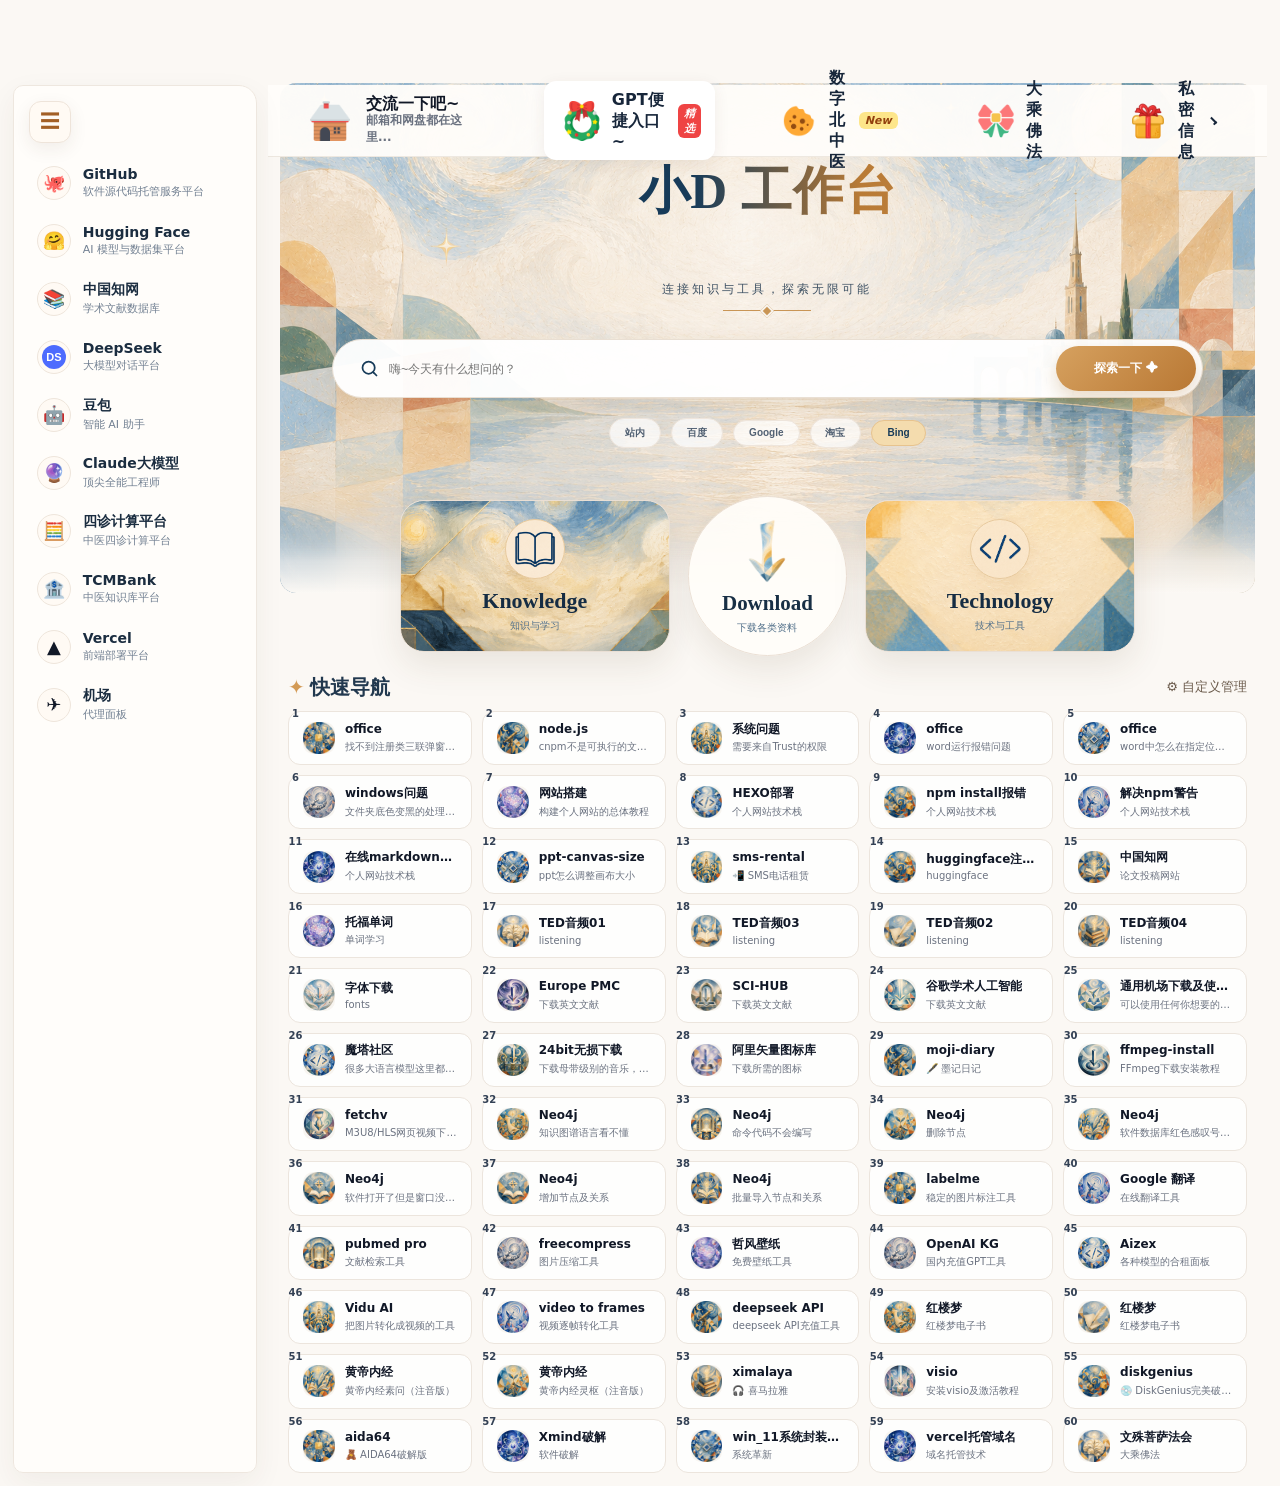
==== commit 12690683: "Automatic website upload" ====
--- a/main/index.html
+++ b/main/index.html
@@ -4,10 +4,10 @@
   <!-- 基础信息 -->
   <meta charset="utf-8" />
   <meta name="viewport" content="width=device-width, initial-scale=1" />
-  <title>网址大全</title>
+  <title>欢迎光临小丁工作台</title>
 
   <!-- 网站图标 -->
-  <link rel="icon" href="favicon/shizi.png" />
+  <link rel="icon" href="pict/ico01.png" />
 
   <!-- 四个分区样式（全部使用相对路径）
        001 = 顶部导航区
@@ -22,6 +22,13 @@
 
 <body>
 
+  <!--
+    第二区、第三区、第四区统一放在同一个布局容器中。
+    这样左侧边栏会和右侧内容共享同一行高：右侧内容变长时，
+    左侧边栏会同步延伸；小屏放不下时则由页面整体纵向滚动。
+  -->
+  <div class="page-layout">
+
   <!-- ======================================================
        1) 左侧侧边栏开关按钮
        点击后配合 sidebar.js 实现展开 / 收起
@@ -144,13 +151,11 @@
          ==================================================== -->
     <header class="topic" role="banner" data-zone="001">
       <div class="bar" id="topic-bar">
-
         <!-- 品牌入口 / 邮箱直达 -->
-        <a class="brand" href="../add/youxianghewangpan.html" target="_blank" rel="noopener">
-          <img src="favicon/ico.png" alt="" onerror="this.style.display='none'" />
+        <a class="brand" href="../add/email-cloud-drive.html" target="_blank" rel="noopener">
           <div class="brand-text">
-            <strong>通讯面板</strong>
-            <small>邮箱网盘一站式管理</small>
+            <strong>交流一下吧~</strong>
+            <small>邮箱和网盘都在这里...</small>
           </div>
         </a>
 
@@ -239,6 +244,8 @@
     </section>
   </div>
 
+  </div><!-- /.page-layout -->
+
 
   <!-- ======================================================
        四个分区脚本（全部使用相对路径）
@@ -253,4 +260,4 @@
   <script src="004/004.js"></script>
 
 </body>
-</html>+</html>
--- a/main/001/001.css
+++ b/main/001/001.css
@@ -264,3 +264,47 @@
   height: 100%;
     overflow: hidden;
 }
+
+/* =========================================================
+   第一区入口图标
+   ========================================================= */
+
+.section-one-entry {
+  display: flex !important;
+  flex-direction: row !important;
+  align-items: center !important;
+  justify-content: flex-start;
+  column-gap: 14px;
+}
+
+.section-one-entry-content {
+  min-width: 0;
+
+  display: flex;
+  flex-direction: row;
+  align-items: center;
+  column-gap: 8px;
+}
+
+.section-one-entry-content--stacked {
+  flex-direction: column;
+  align-items: flex-start;
+  justify-content: center;
+  row-gap: 2px;
+}
+
+.section-one-icon {
+  width: 40px !important;
+  height: 40px !important;
+
+  display: block;
+  flex: 0 0 48px;
+  object-fit: contain;
+}
+
+.section-one-entry[data-section-one-label="通讯面板"] .section-one-icon {
+  width: 40px !important;
+  height: 40px !important;
+
+  flex-basis: 56px;
+}
--- a/main/003/003.css
+++ b/main/003/003.css
@@ -23,9 +23,10 @@
 
   min-height: clamp(500px, 58vh, 620px);
   margin:
-    clamp(8px, 1.2cqw, 16px)
+    calc(clamp(8px, 1.2cqw, 16px) - 14px)
     clamp(8px, 1.2cqw, 16px)
     0;
+
   padding:
     clamp(52px, 7vh, 82px)
     clamp(16px, 2vw, 28px)
--- a/main/004/004.css
+++ b/main/004/004.css
@@ -550,7 +550,7 @@
     40px;
   grid-template-columns:
     repeat(
-      auto-fit,
+      auto-fill,
       minmax(clamp(150px, 16cqw, 230px), 1fr)
     ) !important;
   align-content: start;
@@ -786,7 +786,7 @@
       44px;
     grid-template-columns:
       repeat(
-        auto-fit,
+        auto-fill,
         minmax(clamp(190px, 17cqw, 250px), 1fr)
       ) !important;
     gap: clamp(10px, 1.1cqw, 16px);
--- a/main/002/002.css
+++ b/main/002/002.css
@@ -314,4 +314,234 @@
   :root {
     --sidebar-width: 220px;
   }
-}+}
+
+
+/* =========================================================
+   小高度屏幕：整页纵向滚动
+   顶部导航保持固定
+   其余区域随整页滚动
+   小高度时卡片列表自动展开到完整高度
+   ========================================================= */
+
+html {
+  height: auto;
+  min-height: 100%;
+  overflow-x: hidden;
+  overflow-y: auto;
+}
+
+body {
+  height: auto;
+  min-height: 100vh;
+  min-height: 100dvh;
+  overflow: visible;
+}
+
+.main-wrapper {
+  overflow: visible;
+}
+
+.sidebar {
+  position: absolute;
+  bottom: auto;
+  height: calc(100vh - (88px + var(--sidebar-top-fix)) - 16px);
+  height: calc(100dvh - (88px + var(--sidebar-top-fix)) - 16px);
+}
+
+.sidebar-toggle {
+  position: absolute;
+}
+
+@media (max-height: 820px) {
+  .main-wrapper {
+    height: auto;
+    min-height: 100vh;
+    min-height: 100dvh;
+  }
+
+  .cards-scroll-area {
+    flex: 0 0 auto;
+    min-height: 0;
+    overflow: visible !important;
+  }
+
+  .cards-scroll-area .grid {
+    flex: 0 0 auto;
+    height: auto;
+    min-height: 0;
+    overflow: visible !important;
+    overscroll-behavior: auto;
+  }
+}
+
+/* =========================================================
+   Hero 稳定布局
+   不再根据浏览器高度拉伸或压缩内部比例
+   分类卡片与搜索区保持稳定距离
+   ========================================================= */
+
+.hero {
+  height: auto !important;
+  min-height: 0 !important;
+  padding:
+    clamp(48px, 4cqw, 72px)
+    clamp(16px, 2cqw, 28px)
+    calc(var(--feature-size) * 0.61 + 28px) !important;
+  align-items: start;
+  justify-items: center;
+}
+
+.hero-shell {
+  justify-content: flex-start;
+}
+
+.title-dynamic-wrap {
+  height: auto !important;
+  min-height: clamp(120px, 9cqw, 154px) !important;
+  max-height: none !important;
+}
+
+.engine-pills {
+  margin-bottom: 20px !important;
+}
+
+/* =========================================================
+   四区统一布局（最终规则）
+
+   01 顶部导航固定在视口顶部；
+   02 左侧边栏与右侧的 03 + 04 共用同一网格行；
+   右侧内容超过屏幕高度时，页面整体滚动，不再单独裁切 04。
+   ========================================================= */
+
+:root {
+  --page-top: 72px;
+  --page-gap: clamp(10px, 0.9vw, 16px);
+  --page-edge: clamp(10px, 1vw, 20px);
+}
+
+html {
+  height: auto;
+  min-height: 100%;
+  overflow-x: hidden;
+  overflow-y: auto;
+  scroll-behavior: smooth;
+}
+
+body {
+  min-width: 720px;
+  min-height: 100vh;
+  min-height: 100dvh;
+  overflow-x: auto;
+  overflow-y: visible;
+}
+
+.page-layout {
+  position: relative;
+  width: 100%;
+  min-height: 100vh;
+  min-height: 100dvh;
+  padding:
+    calc(var(--page-top) + var(--page-edge))
+    var(--page-edge)
+    var(--page-edge);
+  display: grid;
+  grid-template-columns: var(--sidebar-width) minmax(0, 1fr);
+  grid-template-rows: minmax(calc(100vh - var(--page-top) - (2 * var(--page-edge))), auto);
+  grid-template-rows: minmax(calc(100dvh - var(--page-top) - (2 * var(--page-edge))), auto);
+  align-items: stretch;
+  gap: var(--page-gap);
+  transition: grid-template-columns 0.25s ease;
+}
+
+.page-layout.sidebar-collapsed {
+  grid-template-columns: var(--sidebar-collapsed-width) minmax(0, 1fr);
+}
+
+.main-wrapper,
+.main-wrapper.collapsed {
+  grid-column: 2;
+  grid-row: 1;
+  width: 100%;
+  min-width: 0;
+  height: auto;
+  min-height: 100%;
+  margin-left: 0;
+  padding-top: 0;
+  display: flex;
+  flex-direction: column;
+  overflow: visible;
+}
+
+.sidebar {
+  position: relative;
+  top: auto;
+  right: auto;
+  bottom: auto;
+  left: auto;
+  grid-column: 1;
+  grid-row: 1;
+  width: 100%;
+  height: auto;
+  min-height: 100%;
+  max-height: none;
+  padding-top: var(--sidebar-pad-top);
+  overflow-x: hidden;
+  overflow-y: visible;
+}
+
+.sidebar.collapsed {
+  width: 100%;
+}
+
+.sidebar-toggle,
+.sidebar-toggle.collapsed {
+  position: absolute;
+  top: calc(var(--page-top) + var(--page-edge) + var(--sidebar-toggle-inset));
+  left: calc(var(--page-edge) + var(--sidebar-toggle-inset));
+}
+
+.sidebar-toggle.collapsed {
+  left: calc(
+    var(--page-edge) +
+    var(--sidebar-collapsed-width) -
+    var(--sidebar-toggle-size) -
+    var(--sidebar-collapsed-pad)
+  );
+}
+
+.cards-scroll-area {
+  flex: 1 0 auto;
+  min-height: 0;
+  overflow: visible !important;
+}
+
+.cards-scroll-area .grid {
+  flex: 0 0 auto;
+  height: auto;
+  min-height: 0;
+  padding-bottom: 0;
+  overflow: visible !important;
+  overscroll-behavior: auto;
+  -webkit-mask-image: none !important;
+  mask-image: none !important;
+}
+
+/* 分类三卡始终按左—中—右的相对关系排布，不再按断点缩放整组。 */
+.rock-list {
+  zoom: 1 !important;
+}
+
+@media (max-width: 900px) {
+  :root {
+    --sidebar-width: 210px;
+  }
+
+  .page-layout {
+    grid-template-columns: var(--sidebar-width) minmax(480px, 1fr);
+  }
+
+  .page-layout.sidebar-collapsed {
+    grid-template-columns: var(--sidebar-collapsed-width) minmax(480px, 1fr);
+  }
+}
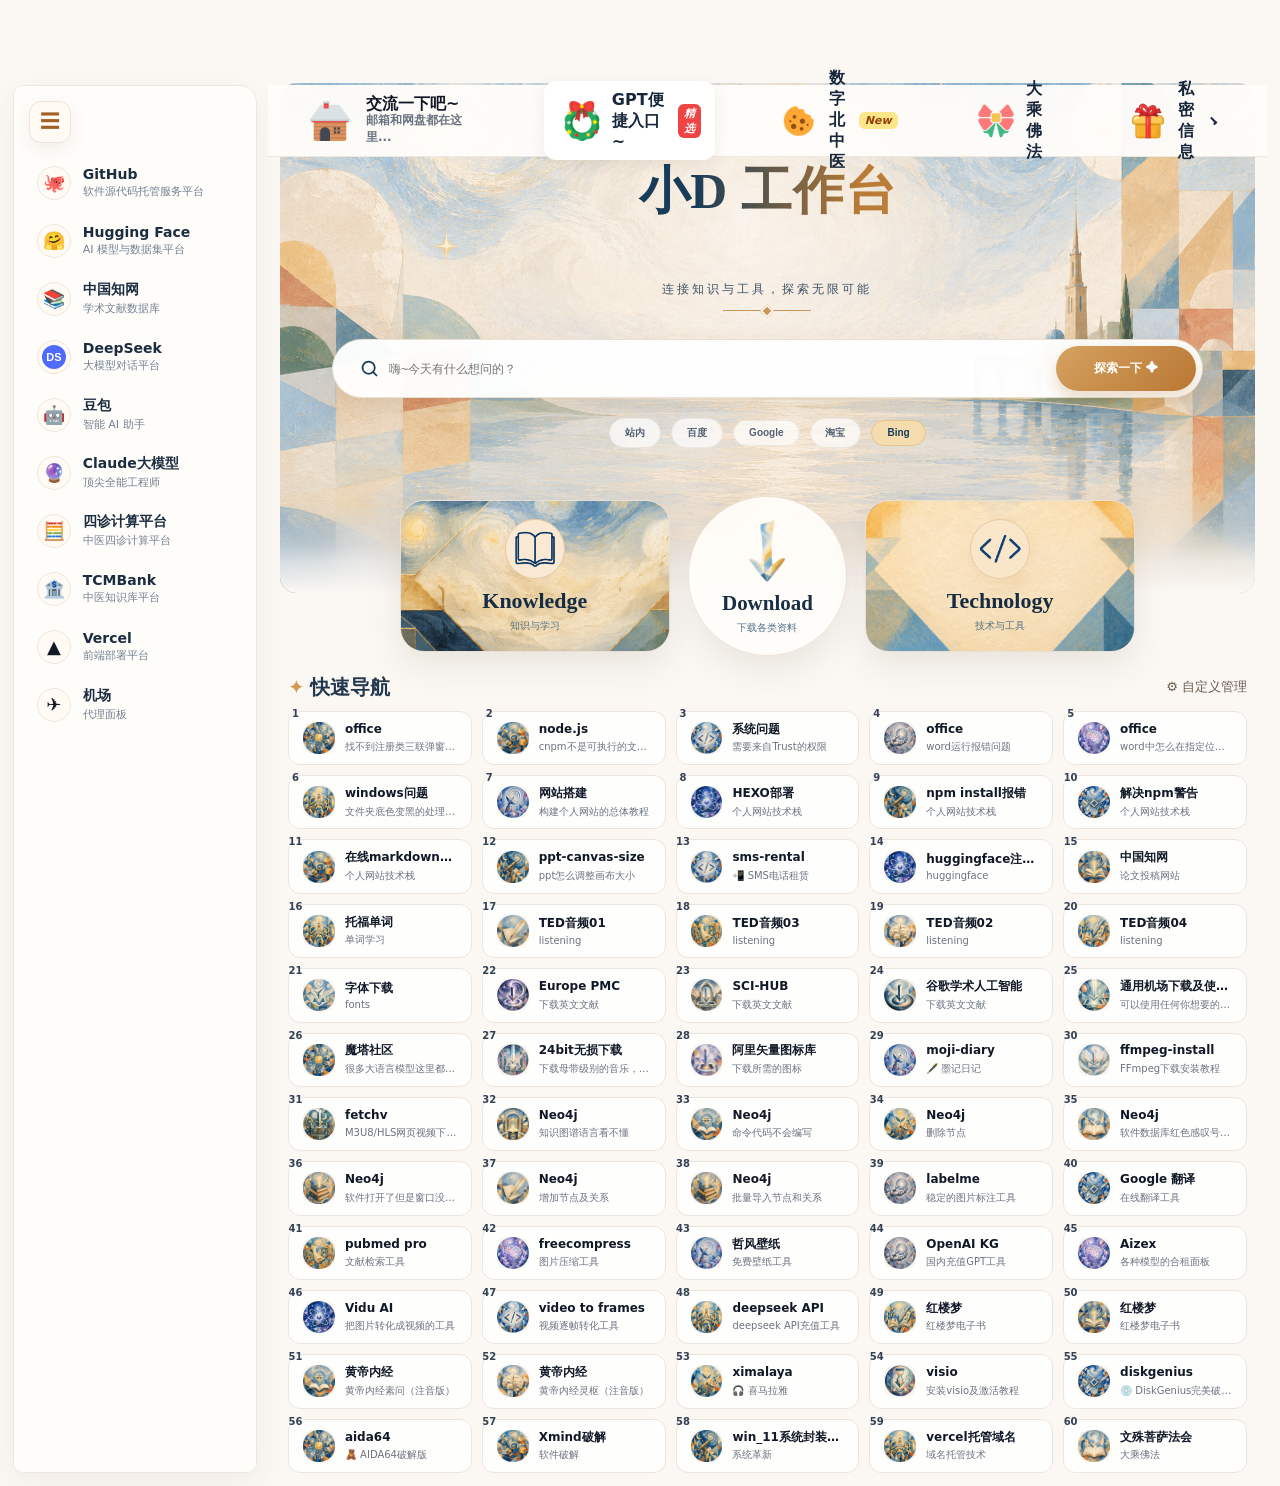
==== commit 54c9f601: "Automatic website upload" ====
--- a/main/index.html
+++ b/main/index.html
@@ -152,7 +152,7 @@
     <header class="topic" role="banner" data-zone="001">
       <div class="bar" id="topic-bar">
         <!-- 品牌入口 / 邮箱直达 -->
-        <a class="brand" href="../add/email-cloud-drive.html" target="_blank" rel="noopener">
+        <a class="brand" href="./add/email-cloud-drive.html" target="_blank" rel="noopener">
           <div class="brand-text">
             <strong>交流一下吧~</strong>
             <small>邮箱和网盘都在这里...</small>
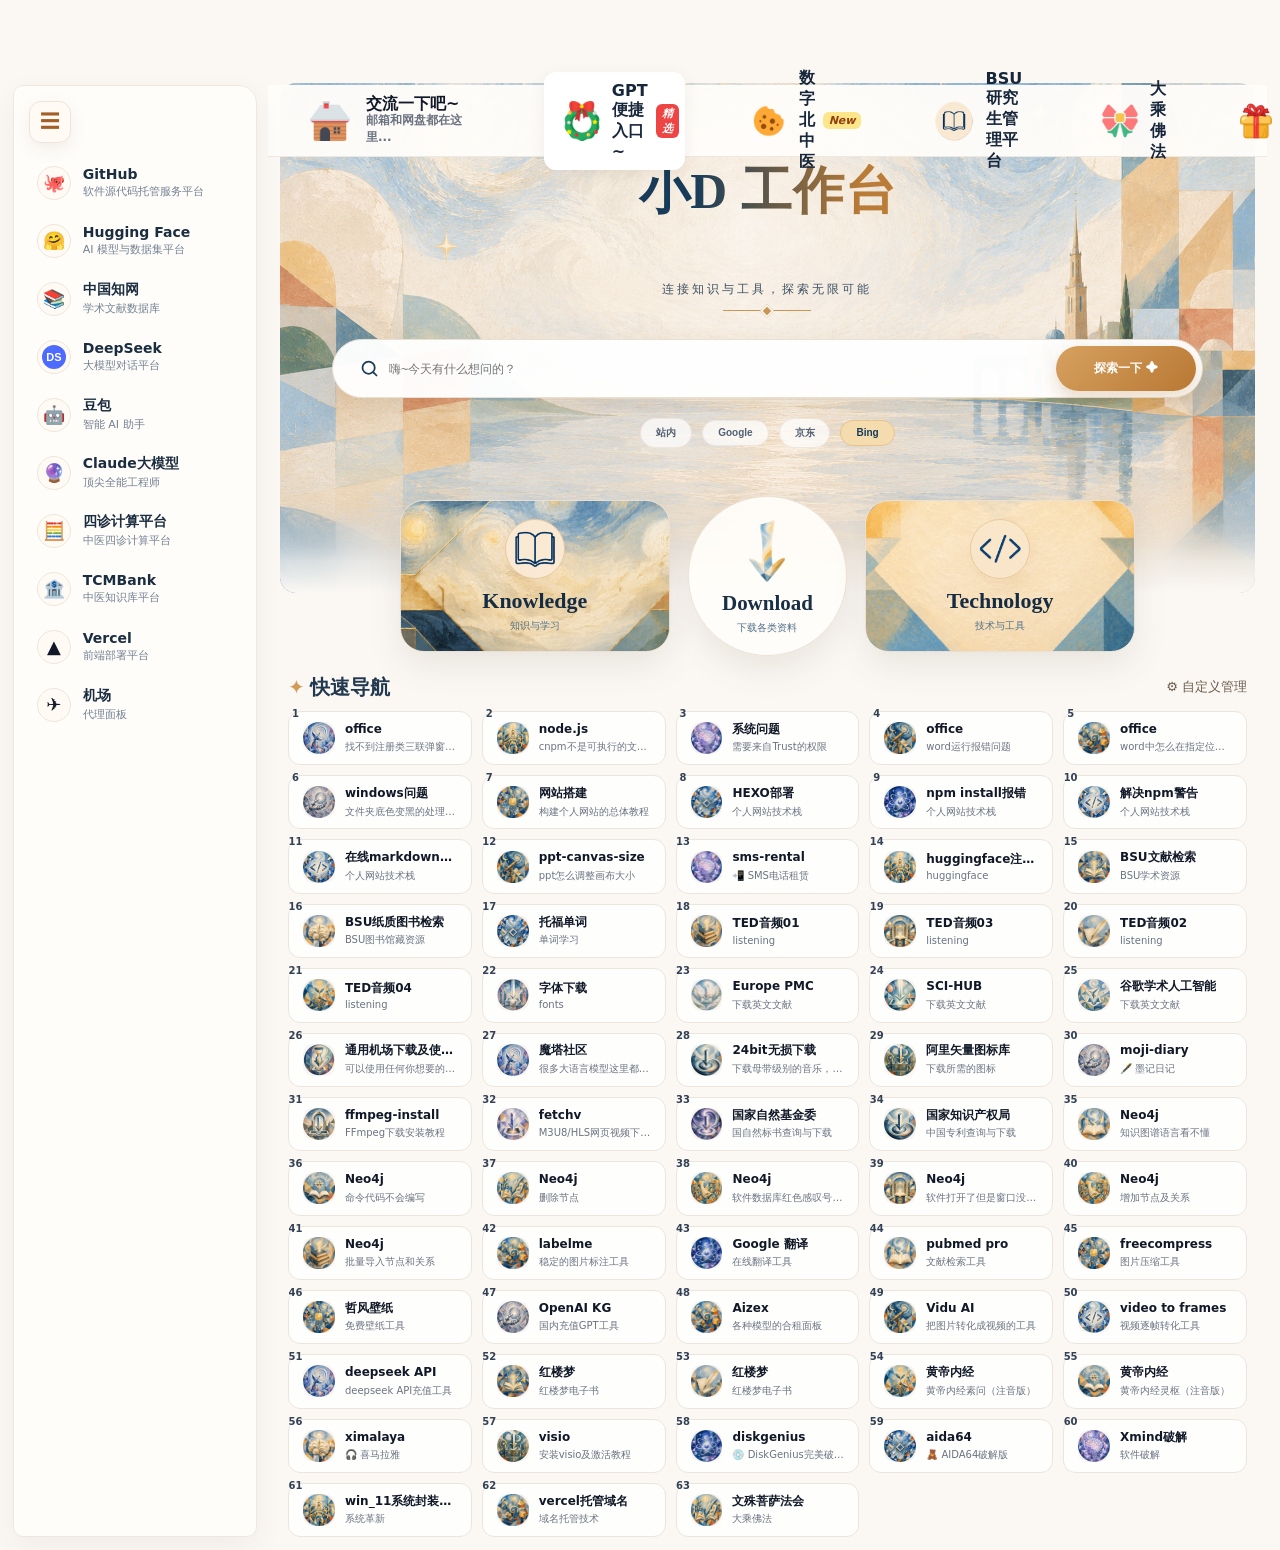
==== commit 416a46bb: "Automatic website upload" ====
--- a/main/index.html
+++ b/main/index.html
@@ -175,6 +175,10 @@
           <em class="badge badge-sand">New</em>
         </a>
 
+        <a class="nav-item" href="https://auth-443.v.bsu.edu.cn/authserver/login?service=https%3A%2F%2Fv.bsu.edu.cn%2Fusers%2Fauth%2Fcas%2Fcallback%3Furl" target="_blank">
+          BSU研究生管理平台
+        </a>
+
         <a class="nav-item" href="https://rushiwowen.co/chat" target="_blank">
           大乘佛法
         </a>
--- a/main/001/001.css
+++ b/main/001/001.css
@@ -308,3 +308,9 @@
 
   flex-basis: 56px;
 }
+
+.section-one-entry[data-section-one-label="BSU研究生管理平台"] .section-one-icon {
+  width: 52px !important;
+  height: 52px !important;
+  flex: 0 0 52px;
+}
--- a/main/002/002.css
+++ b/main/002/002.css
@@ -85,7 +85,7 @@
   top: 0;
   right: 0;
   left: 0;
-  z-index: 500;
+  z-index: 1000;
   margin: 0;
   padding: 0;
 }
